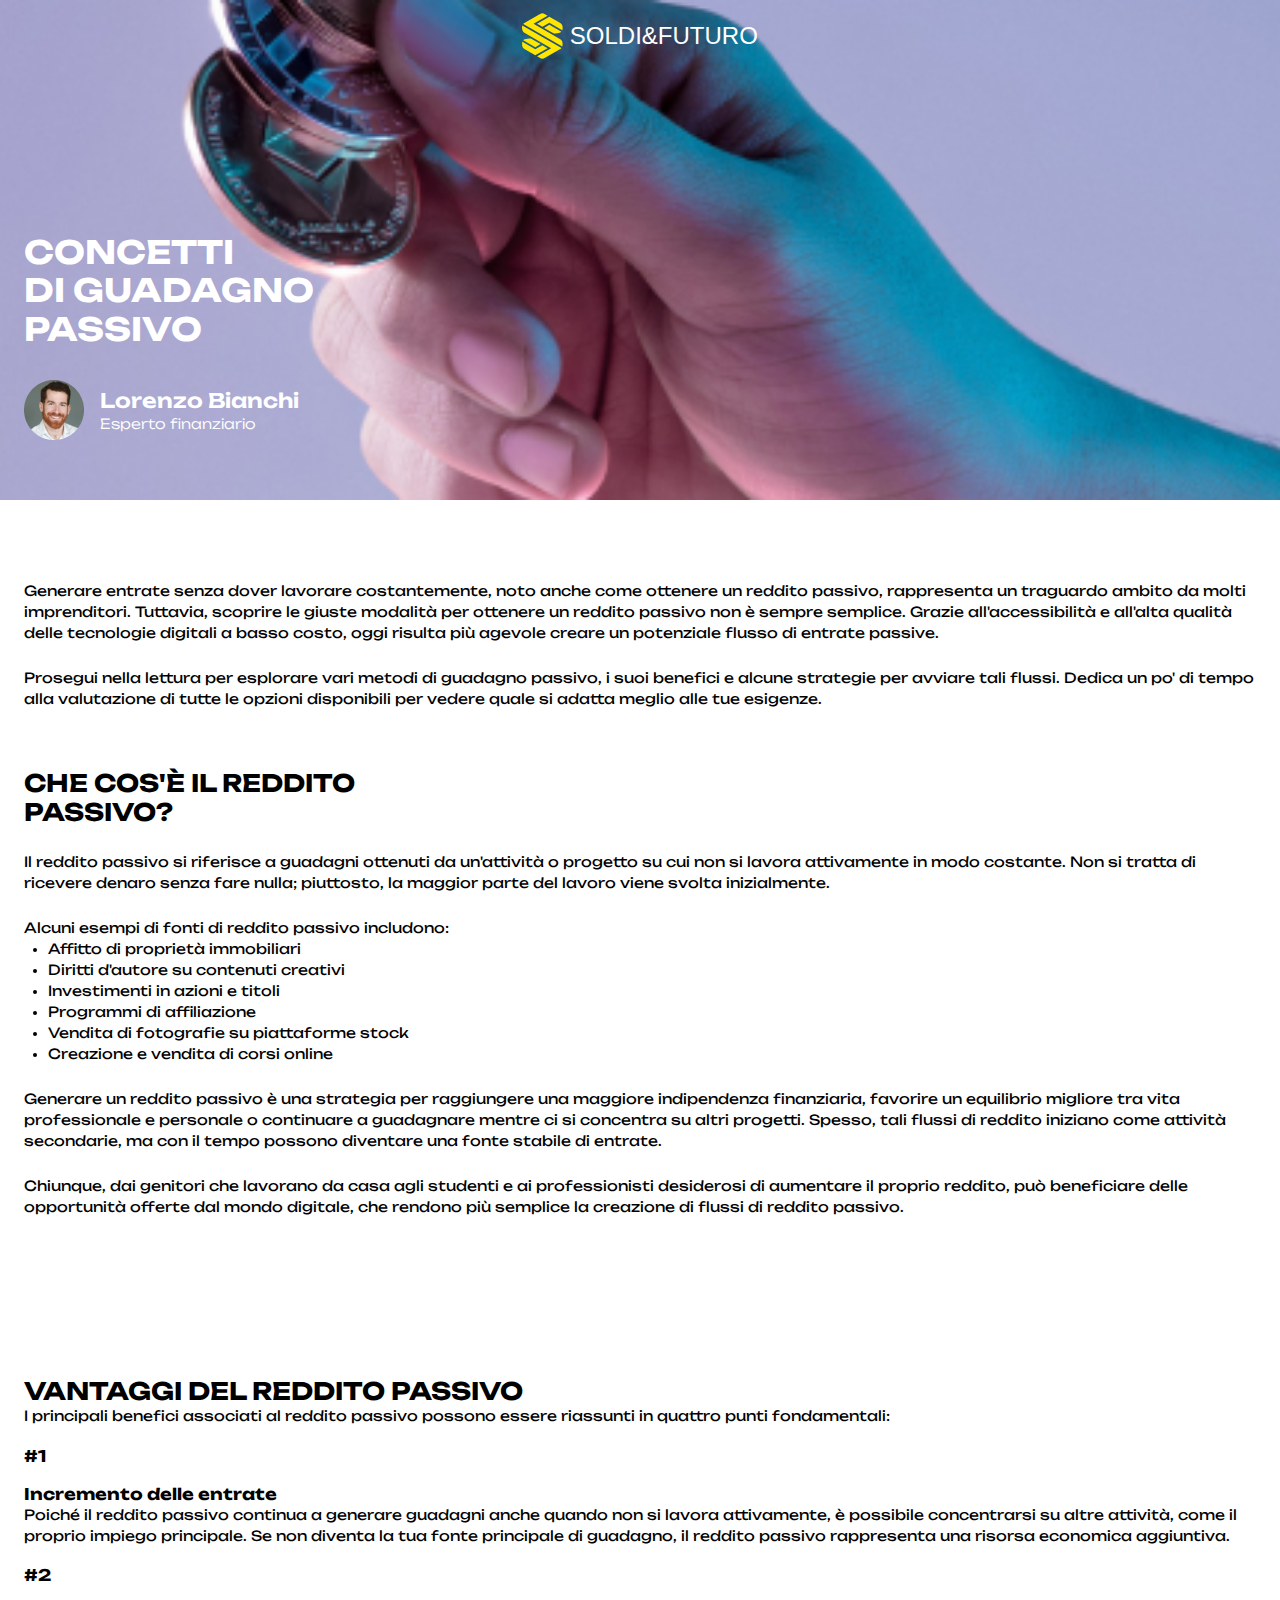
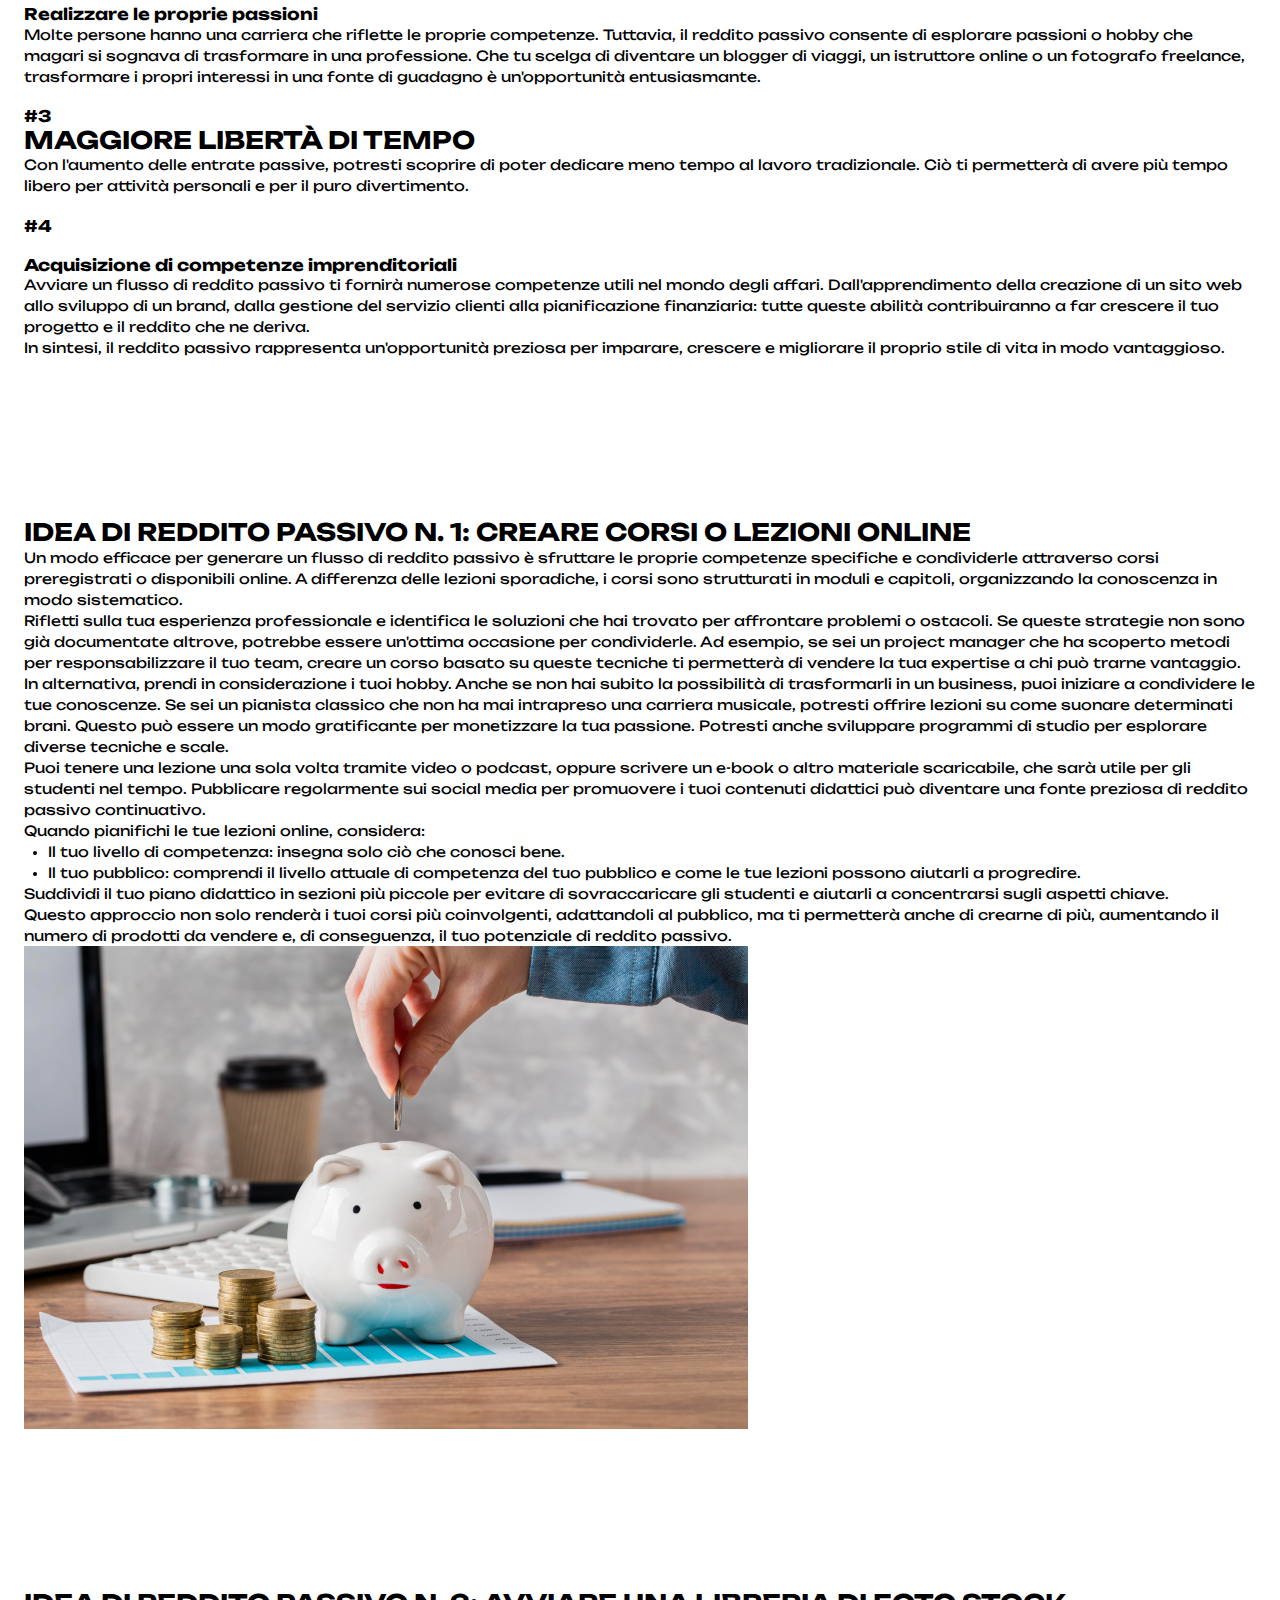
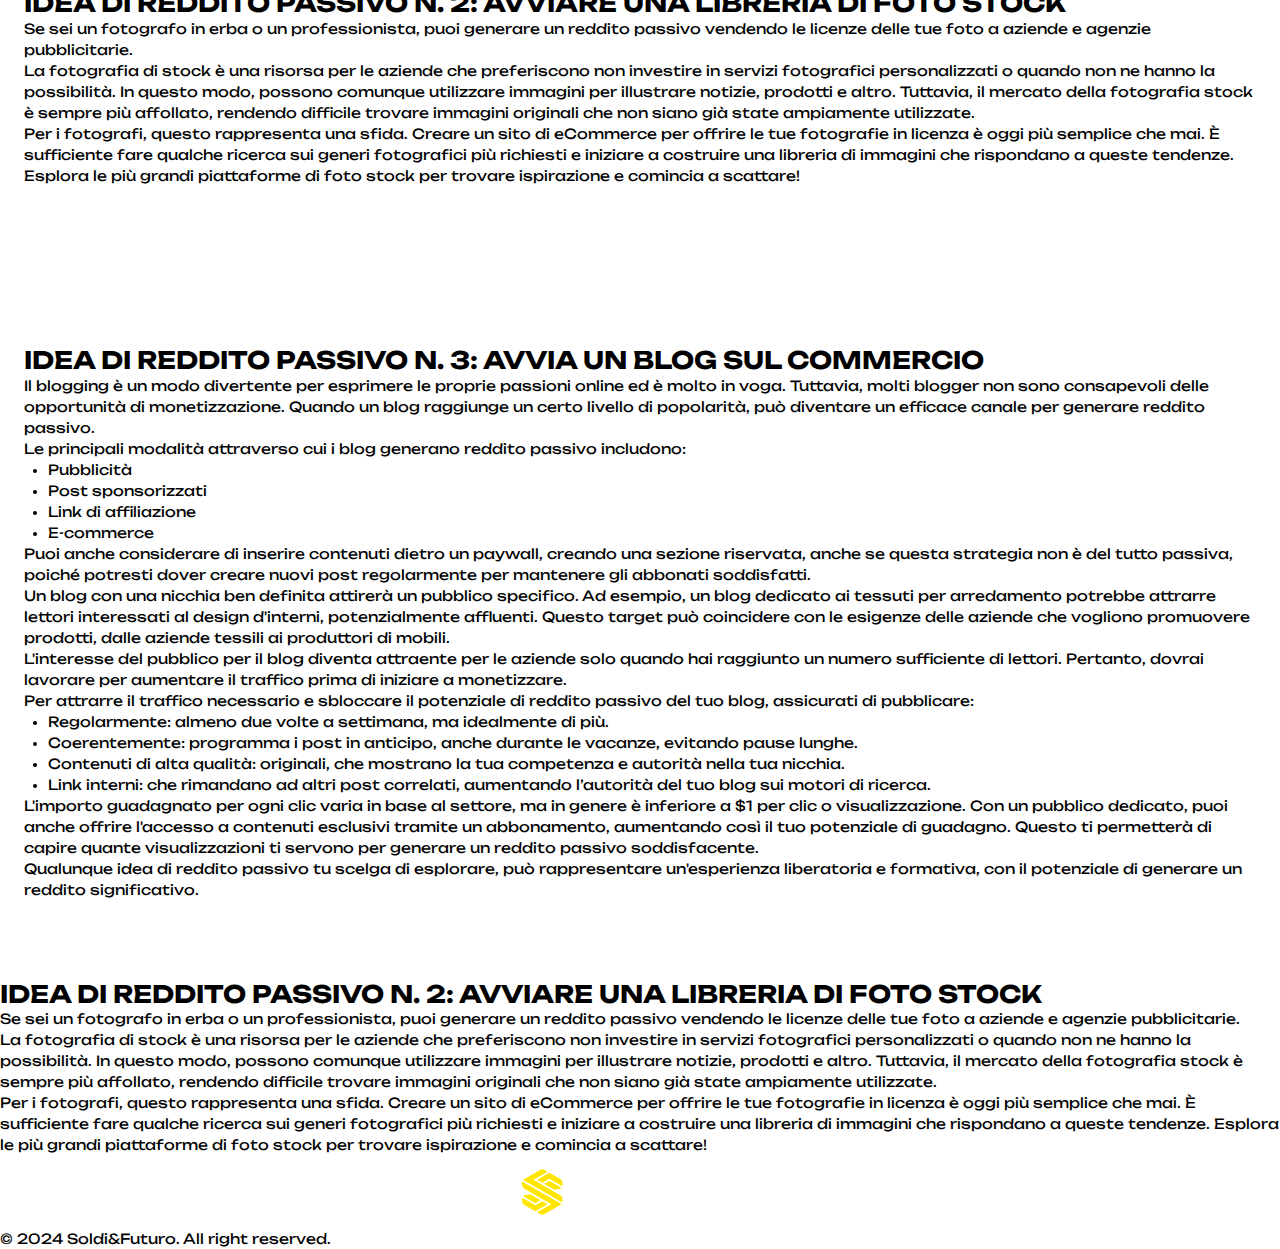
==== index.html @ 30c545cf "Add files via upload" ====
<!DOCTYPE html>
<html lang="it">

<head>
    <meta charset="UTF-8">
    <meta name="title" content="Soldi & Futuro - Strategie per Creare un Reddito Passivo">
    <meta name="description"
        content="Scopri come generare un reddito passivo e costruire la tua libertà finanziaria con i migliori consigli su investimenti, affiliazioni, immobili e molto altro.">
    <meta name="keywords"
        content="reddito passivo, guadagni automatici, investimenti, affiliazioni, immobili, finanza personale, libertà finanziaria, guadagnare online, business digitale, rendite passive">
    <meta name="author" content="Soldi & Futuro">
    <meta name="robots" content="index, follow">
    <meta name="language" content="it">
    <meta name="viewport" content="width=device-width, initial-scale=1.0">
    <meta property="og:title" content="Soldi & Futuro - Come Creare un Reddito Passivo e Garantirti un Futuro Sicuro">
    <meta property="og:description"
        content="Scopri tutte le opportunità per costruire un reddito passivo e pianificare il tuo futuro finanziario con Soldi & Futuro.">
    <meta property="og:type" content="website">
    <meta property="og:locale" content="it_IT">

    <link rel="icon" type="image/x-icon" href="./assets/images/favicon.ico" sizes="16x16 32x32">
    <title>Soldi & Futuro - Strategie per Creare un Reddito Passivo</title>
    <link rel="stylesheet" href="./css/reset.css">
    <link rel="stylesheet" href="./css/style.css">
</head>

<body>
    <header>
        <nav>
            <div class="logo-box">
                <img src="./assets/images/Logo.svg" alt="Logo">
                <h1>Soldi&Futuro</h1>
            </div>
            <ul class="menu">
                <li><a href="./terms.html">Termini e Condizioni</a></li>
                <li><a href="./information.html">Informativa sulla Privacy</a></li>
            </ul>
        </nav>
        <div class="hero">
            <h2 class="concetti">Concetti di&nbsp;guadagno passivo</h2>
            <div class="wrap">
                <img src="./assets/images/hero.png" alt="Lorenzo Bianchi">
                <div>
                    <h2>Lorenzo Bianchi</h2>
                    <p>Esperto finanziario</p>
                </div>
            </div>
        </div>
    </header>
    <main>
        <section class="generare-entrate section-wrap">
            <article>
                <div class="gap-p">
                    <p>Generare entrate senza dover lavorare costantemente, noto anche come ottenere un reddito passivo,
                        rappresenta un traguardo ambito da molti imprenditori. Tuttavia, scoprire le giuste modalità per
                        ottenere un reddito passivo non è sempre semplice. Grazie all'accessibilità e all'alta qualità
                        delle
                        tecnologie digitali a basso costo, oggi risulta più agevole creare un potenziale flusso di
                        entrate
                        passive.</p>
                    <p>Prosegui nella lettura per esplorare vari metodi di guadagno passivo, i suoi benefici e alcune strategie per avviare tali flussi. Dedica un po' di tempo alla valutazione di tutte le opzioni disponibili per vedere quale si adatta meglio alle tue esigenze.</p>
                </div>
                <div class="gap">
                    <h3>Che cos'è il&nbsp;reddito <br> passivo?</h3>
                    <p>Il reddito passivo si riferisce a guadagni ottenuti da un'attività o progetto su cui non si
                        lavora
                        attivamente in modo costante. Non si tratta di ricevere denaro senza fare nulla; piuttosto, la
                        maggior parte del lavoro viene svolta inizialmente.</p>
                    <div>
                        <p>Alcuni esempi di fonti di reddito passivo includono:
                        <ul>
                            <li>Affitto di proprietà immobiliari</li>
                            <li>Diritti d'autore su contenuti creativi</li>
                            <li>Investimenti in azioni e titoli</li>
                            <li>Programmi di affiliazione</li>
                            <li>Vendita di fotografie su piattaforme stock</li>
                            <li>Creazione e vendita di corsi online</li>
                        </ul>
                        </p>
                    </div>
                    <p>Generare un reddito passivo è una strategia per raggiungere una maggiore indipendenza
                        finanziaria,
                        favorire un equilibrio migliore tra vita professionale e personale o continuare a guadagnare
                        mentre
                        ci si concentra su altri progetti. Spesso, tali flussi di reddito iniziano come attività
                        secondarie,
                        ma con il tempo possono diventare una fonte stabile di entrate.</p>
                    <p>Chiunque, dai genitori che lavorano da casa agli studenti e ai professionisti desiderosi di
                        aumentare
                        il proprio reddito, può beneficiare delle opportunità offerte dal mondo digitale, che rendono
                        più
                        semplice la creazione di flussi di reddito passivo.</p>
                </div>
            </article>
            <div class="gold">
                <img src="./assets/images/gold-pork.png" alt="una foto di un salvadanaio">
                <div>
                    <p>Scarica il nostro workbook gratuito e inizia subito a creare il tuo piano d'azione per lanciare
                        la tua attività.</p>
                    <form action="#" method="POST">
                        <input type="email" name="email" placeholder="E-mail" required>
                        <button type="submit"><img src="./assets/images/right-arrow.svg" alt="freccia destra"></button>
                    </form>
                    <p>Fornendo il tuo indirizzo e-mail, dichiari di aver letto e compreso la nostra Informativa sulla
                        privacy e accetti di ricevere comunicazioni di marketing da parte di Soldi&Futuro.</p>
                </div>
            </div>
        </section>
        <section class="vantaggi section-wrap">
            <article>
                <h3>Vantaggi del reddito passivo</h3>
                <p>I principali benefici associati al reddito passivo possono essere riassunti in quattro punti
                    fondamentali:</p>
                <div>
                    <div>
                        <h4>#1</h4>
                    </div>
                    <h4>Incremento delle entrate</h4>
                </div>
                <p>Poiché il reddito passivo continua a generare guadagni anche quando non si lavora attivamente, è
                    possibile concentrarsi su altre attività, come il proprio impiego principale. Se non diventa la tua
                    fonte principale di guadagno, il reddito passivo rappresenta una risorsa economica aggiuntiva.</p>
                <div>
                    <div>
                        <h4>#2</h4>
                    </div>
                    <h4>Realizzare le proprie passioni</h4>
                </div>
                <p>Molte persone hanno una carriera che riflette le proprie competenze. Tuttavia, il reddito passivo
                    consente di esplorare passioni o hobby che magari si sognava di trasformare in una professione. Che
                    tu scelga di diventare un blogger di viaggi, un istruttore online o un fotografo freelance,
                    trasformare i propri interessi in una fonte di guadagno è un'opportunità entusiasmante.</p>
                <div>
                    <div>
                        <h4>#3</h4>
                    </div>
                    <h3>Maggiore libertà di tempo</h3>
                </div>
                <p>Con l'aumento delle entrate passive, potresti scoprire di poter dedicare meno tempo al lavoro
                    tradizionale. Ciò ti permetterà di avere più tempo libero per attività personali e per il puro
                    divertimento.</p>
                <div>
                    <div>
                        <h4>#4</h4>
                    </div>
                    <h4>Acquisizione di competenze imprenditoriali</h4>
                    <p>Avviare un flusso di reddito passivo ti fornirà numerose competenze utili nel mondo degli affari.
                        Dall'apprendimento della creazione di un sito web allo sviluppo di un brand, dalla gestione del
                        servizio clienti alla pianificazione finanziaria: tutte queste abilità contribuiranno a far
                        crescere il tuo progetto e il reddito che ne deriva.</p>
                    <p>In sintesi, il reddito passivo rappresenta un'opportunità preziosa per imparare, crescere e
                        migliorare il proprio stile di vita in modo vantaggioso.</p>
                </div>
            </article>
        </section>
        <section class="first-idea section-wrap">
            <article>
                <h3>Idea di reddito passivo n. 1: Creare corsi o lezioni online</h3>
                <p>Un modo efficace per generare un flusso di reddito passivo è sfruttare le proprie competenze
                    specifiche e condividerle attraverso corsi preregistrati o disponibili online. A differenza delle
                    lezioni sporadiche, i corsi sono strutturati in moduli e capitoli, organizzando la conoscenza in
                    modo sistematico.</p>
                <p>Rifletti sulla tua esperienza professionale e identifica le soluzioni che hai trovato per affrontare
                    problemi o ostacoli. Se queste strategie non sono già documentate altrove, potrebbe essere un'ottima
                    occasione per condividerle. Ad esempio, se sei un project manager che ha scoperto metodi per
                    responsabilizzare il tuo team, creare un corso basato su queste tecniche ti permetterà di vendere la
                    tua expertise a chi può trarne vantaggio.</p>
                <p>In alternativa, prendi in considerazione i tuoi hobby. Anche se non hai subito la possibilità di
                    trasformarli in un business, puoi iniziare a condividere le tue conoscenze. Se sei un pianista
                    classico che non ha mai intrapreso una carriera musicale, potresti offrire lezioni su come suonare
                    determinati brani. Questo può essere un modo gratificante per monetizzare la tua passione. Potresti
                    anche sviluppare programmi di studio per esplorare diverse tecniche e scale.</p>
                <p>Puoi tenere una lezione una sola volta tramite video o podcast, oppure scrivere un e-book o altro
                    materiale scaricabile, che sarà utile per gli studenti nel tempo. Pubblicare regolarmente sui social
                    media per promuovere i tuoi contenuti didattici può diventare una fonte preziosa di reddito passivo
                    continuativo.</p>
                <p>
                    Quando pianifichi le tue lezioni online, considera:
                <ul>
                    <li>Il tuo livello di competenza: insegna solo ciò che conosci bene.</li>
                    <li>Il tuo pubblico: comprendi il livello attuale di competenza del tuo pubblico e come le tue
                        lezioni possono aiutarli a progredire.</li>
                </ul>
                </p>
                <p>Suddividi il tuo piano didattico in sezioni più piccole per evitare di sovraccaricare gli studenti e
                    aiutarli a concentrarsi sugli aspetti chiave.</p>
                <p>Questo approccio non solo renderà i tuoi corsi più coinvolgenti, adattandoli al pubblico, ma ti
                    permetterà anche di crearne di più, aumentando il numero di prodotti da vendere e, di conseguenza,
                    il tuo potenziale di reddito passivo.</p>
                <img src="./assets/images/pork.png" alt="foto del salvadanaio">
            </article>
        </section>
        <section class="second-idea section-wrap">
            <article>
                <h3>Idea di reddito passivo n. 2: Avviare una libreria di foto stock</h3>
                <p>Se sei un fotografo in erba o un professionista, puoi generare un reddito passivo vendendo le licenze
                    delle tue foto a aziende e agenzie pubblicitarie.</p>
                <p>La fotografia di stock è una risorsa per le aziende che preferiscono non investire in servizi
                    fotografici personalizzati o quando non ne hanno la possibilità. In questo modo, possono comunque
                    utilizzare immagini per illustrare notizie, prodotti e altro. Tuttavia, il mercato della fotografia
                    stock è sempre più affollato, rendendo difficile trovare immagini originali che non siano già state
                    ampiamente utilizzate.</p>
                <p>Per i fotografi, questo rappresenta una sfida. Creare un sito di eCommerce per offrire le tue
                    fotografie in licenza è oggi più semplice che mai. È sufficiente fare qualche ricerca sui generi
                    fotografici più richiesti e iniziare a costruire una libreria di immagini che rispondano a queste
                    tendenze. Esplora le più grandi piattaforme di foto stock per trovare ispirazione e comincia a
                    scattare!</p>
            </article>
        </section>
        <section class="third-idea section-wrap">
            <article>
                <h3>Idea di reddito passivo n. 3: Avvia un blog sul commercio</h3>
                <p>Il blogging è un modo divertente per esprimere le proprie passioni online ed è molto in voga.
                    Tuttavia, molti blogger non sono consapevoli delle opportunità di monetizzazione. Quando un blog
                    raggiunge un certo livello di popolarità, può diventare un efficace canale per generare reddito
                    passivo.</p>
                <p>Le principali modalità attraverso cui i blog generano reddito passivo includono:
                <ul>
                    <li>Pubblicità</li>
                    <li>Post sponsorizzati</li>
                    <li>Link di affiliazione</li>
                    <li>E-commerce</li>
                </ul>
                </p>
                <p>Puoi anche considerare di inserire contenuti dietro un paywall, creando una sezione riservata, anche
                    se questa strategia non è del tutto passiva, poiché potresti dover creare nuovi post regolarmente
                    per mantenere gli abbonati soddisfatti.</p>
                <p>Un blog con una nicchia ben definita attirerà un pubblico specifico. Ad esempio, un blog dedicato ai
                    tessuti per arredamento potrebbe attrarre lettori interessati al design d'interni, potenzialmente
                    affluenti. Questo target può coincidere con le esigenze delle aziende che vogliono promuovere
                    prodotti, dalle aziende tessili ai produttori di mobili.</p>
                <p>L'interesse del pubblico per il blog diventa attraente per le aziende solo quando hai raggiunto un
                    numero sufficiente di lettori. Pertanto, dovrai lavorare per aumentare il traffico prima di iniziare
                    a monetizzare.</p>
                <p>Per attrarre il traffico necessario e sbloccare il potenziale di reddito passivo del tuo blog,
                    assicurati di pubblicare:
                <ul>
                    <li>Regolarmente: almeno due volte a settimana, ma idealmente di più.</li>
                    <li>Coerentemente: programma i post in anticipo, anche durante le vacanze, evitando pause lunghe.
                    </li>
                    <li>Contenuti di alta qualità: originali, che mostrano la tua competenza e autorità nella tua
                        nicchia.</li>
                    <li>Link interni: che rimandano ad altri post correlati, aumentando l’autorità del tuo blog sui
                        motori di ricerca.</li>
                </ul>
                </p>
                <p>L'importo guadagnato per ogni clic varia in base al settore, ma in genere è inferiore a $1 per clic o
                    visualizzazione. Con un pubblico dedicato, puoi anche offrire l'accesso a contenuti esclusivi
                    tramite un abbonamento, aumentando così il tuo potenziale di guadagno. Questo ti permetterà di
                    capire quante visualizzazioni ti servono per generare un reddito passivo soddisfacente.</p>
                <p>Qualunque idea di reddito passivo tu scelga di esplorare, può rappresentare un'esperienza liberatoria
                    e formativa, con il potenziale di generare un reddito significativo.</p>
            </article>
        </section>
        <section class="fourth-idea ">
            <article>
                <h3>Idea di reddito passivo n. 2: Avviare una libreria di foto stock</h3>
                <p>Se sei un fotografo in erba o un professionista, puoi generare un reddito passivo vendendo le licenze
                    delle tue foto a aziende e agenzie pubblicitarie.</p>
                <p>La fotografia di stock è una risorsa per le aziende che preferiscono non investire in servizi
                    fotografici personalizzati o quando non ne hanno la possibilità. In questo modo, possono comunque
                    utilizzare immagini per illustrare notizie, prodotti e altro. Tuttavia, il mercato della fotografia
                    stock è sempre più affollato, rendendo difficile trovare immagini originali che non siano già state
                    ampiamente utilizzate.</p>
                <p>Per i fotografi, questo rappresenta una sfida. Creare un sito di eCommerce per offrire le tue
                    fotografie in licenza è oggi più semplice che mai. È sufficiente fare qualche ricerca sui generi
                    fotografici più richiesti e iniziare a costruire una libreria di immagini che rispondano a queste
                    tendenze. Esplora le più grandi piattaforme di foto stock per trovare ispirazione e comincia a
                    scattare!</p>
            </article>
        </section>
    </main>
    <footer>
        <div class="logo-box">
            <img src="./assets/images/Logo.svg" alt="Logo">
            <h1>Soldi&Futuro</h1>
        </div>
        <ul class="menu">
            <li><a href="./terms.html">Termini e Condizioni</a></li>
            <li><a href="./information.html">Informativa sulla Privacy</a></li>
        </ul>
        <p>&copy; 2024 Soldi&Futuro. All right reserved.</p>
    </footer>
</body>

</html>
---- css/style.css ----
@font-face {
    font-family: 'Unbounded';
    src: url('../assets/fonts/Unbounded-VariableFont_wght.ttf') format('truetype-variations');
    font-weight: 100 900;
}

body {
    font-family: "Unbounded", sans-serif;
    font-style: normal;
}

header {
    /* height: 528px; */
    background-image: url(../assets/images/hand-m.png);
    background-size: cover;
    background-position: center;
    background-repeat: no-repeat;
}

.menu {
    display: none;
}

.logo-box {
    display: flex;
    justify-content: center;
    align-items: center;
    padding: 13.35px 0;
    gap: 6.65px;
}

.hero {
    width: 100%;
    padding: 160px 46px 60px 24px;

}


h1 {
    font-family: sans-serif;
    font-style: normal;
    font-weight: 400;
    font-size: 1.5rem;
    line-height: 1.33;
    text-transform: uppercase;
    color: #FFFFFF;
}

.concetti {
    max-width: 360px;
    font-weight: 700;
    /* Galaxy S8 '2.5'*/
    font-size: 2rem; 
    line-height: 120%;
    text-transform: uppercase;
    color: #FFFFFF;
    margin-bottom: 32px;
}

p,
ul {
    font-weight: 400;
    font-size: 14px;
    line-height: 150%;
    color: #000000;
}

ul {
    list-style-type: disc;
    margin-left: 24px;
}

ul li::marker {
    font-size: 12px;
}

.wrap {
    display: flex;
    gap: 16px;
    align-items: center;
}

.wrap h2 {
    font-weight: 600;
    font-size: 1.25rem;
    line-height: 1.25;
    color: #FFFFFF;
    margin-bottom: 4px;
}

.wrap p {
    font-weight: 300;
    font-size: 0.875rem;
    line-height: 1.0625;
    color: #FFFFFF;
}

.gold {
    display: none;
}

.section-wrap {
    padding: 80px 24px;
}

.gap-p {
    display: flex;
    flex-direction: column;
    gap: 24px;
    margin-bottom: 60px;
}

.gap {
    display: flex;
    flex-direction: column;
    gap: 24px;
}

h3 {
    font-weight: 700;
    font-size: 1.5rem;
    line-height: 120%;
    text-transform: uppercase;
    color: #000000;
}
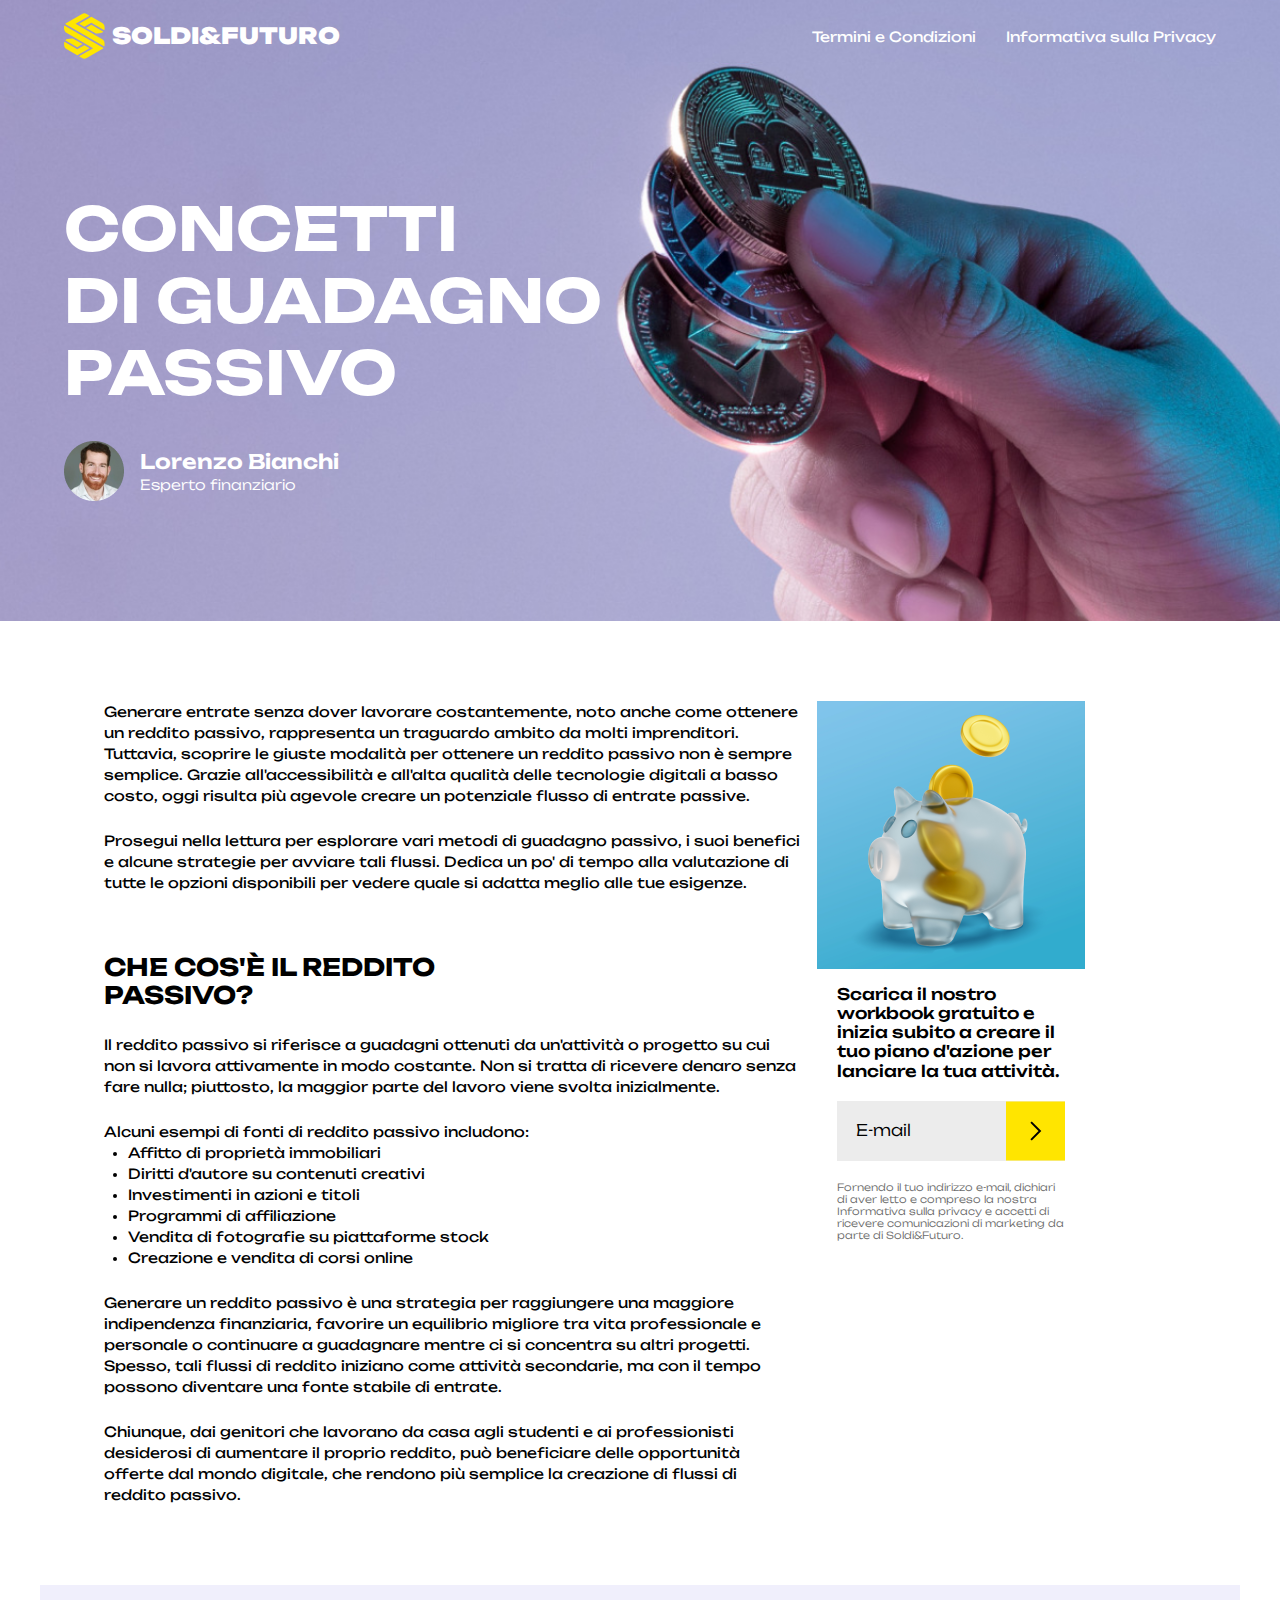
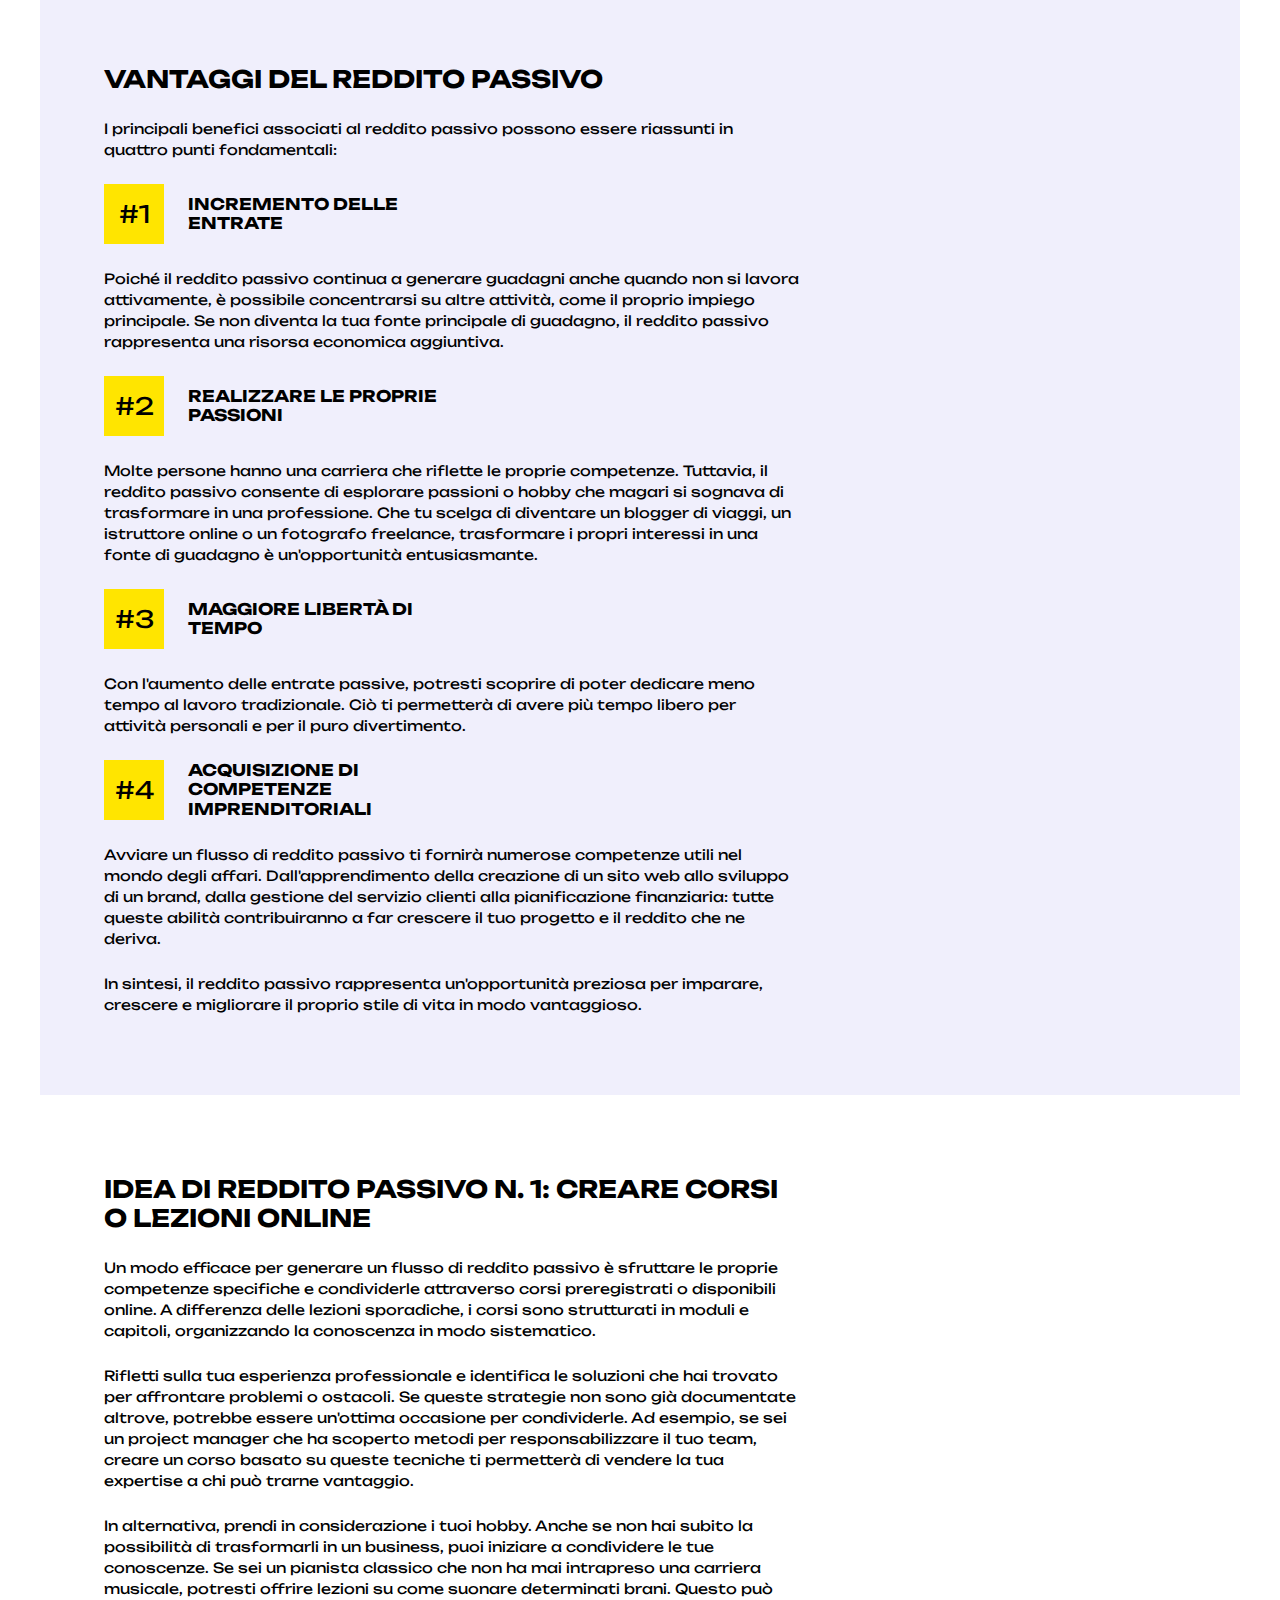
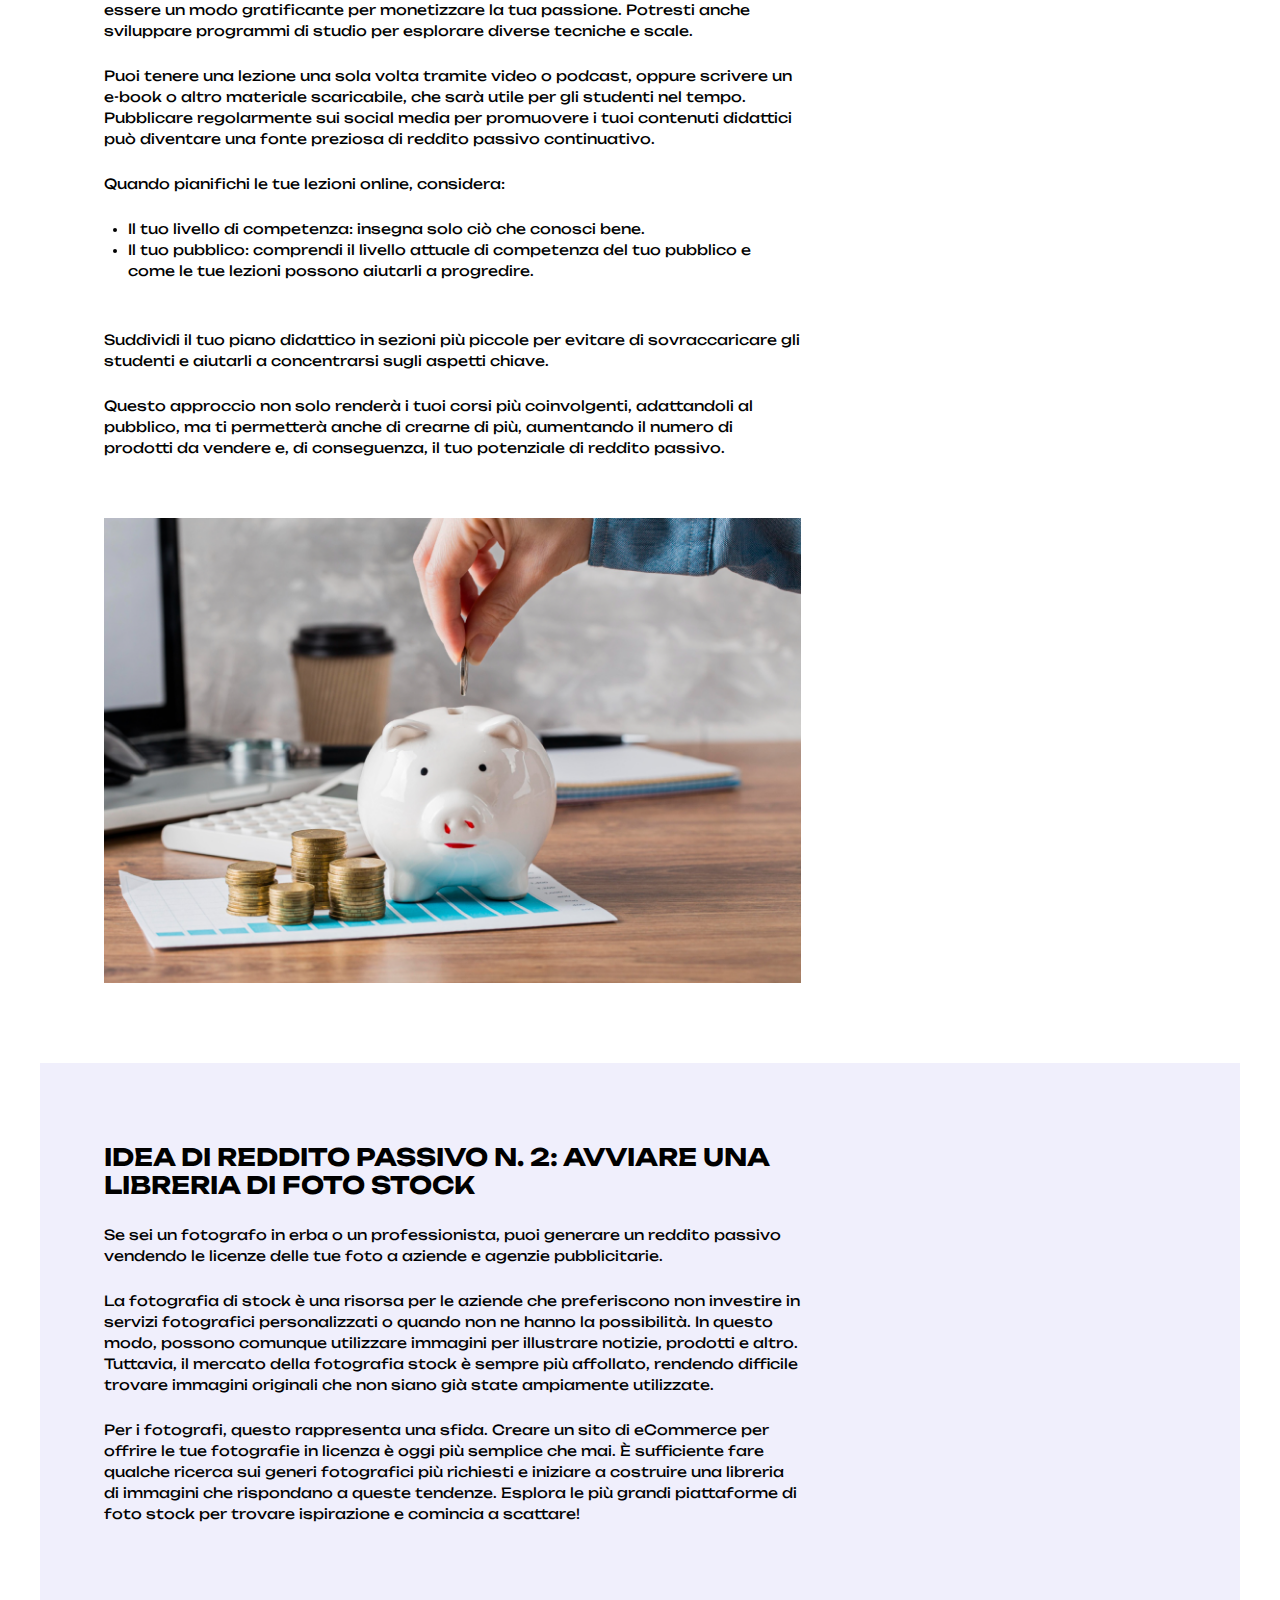
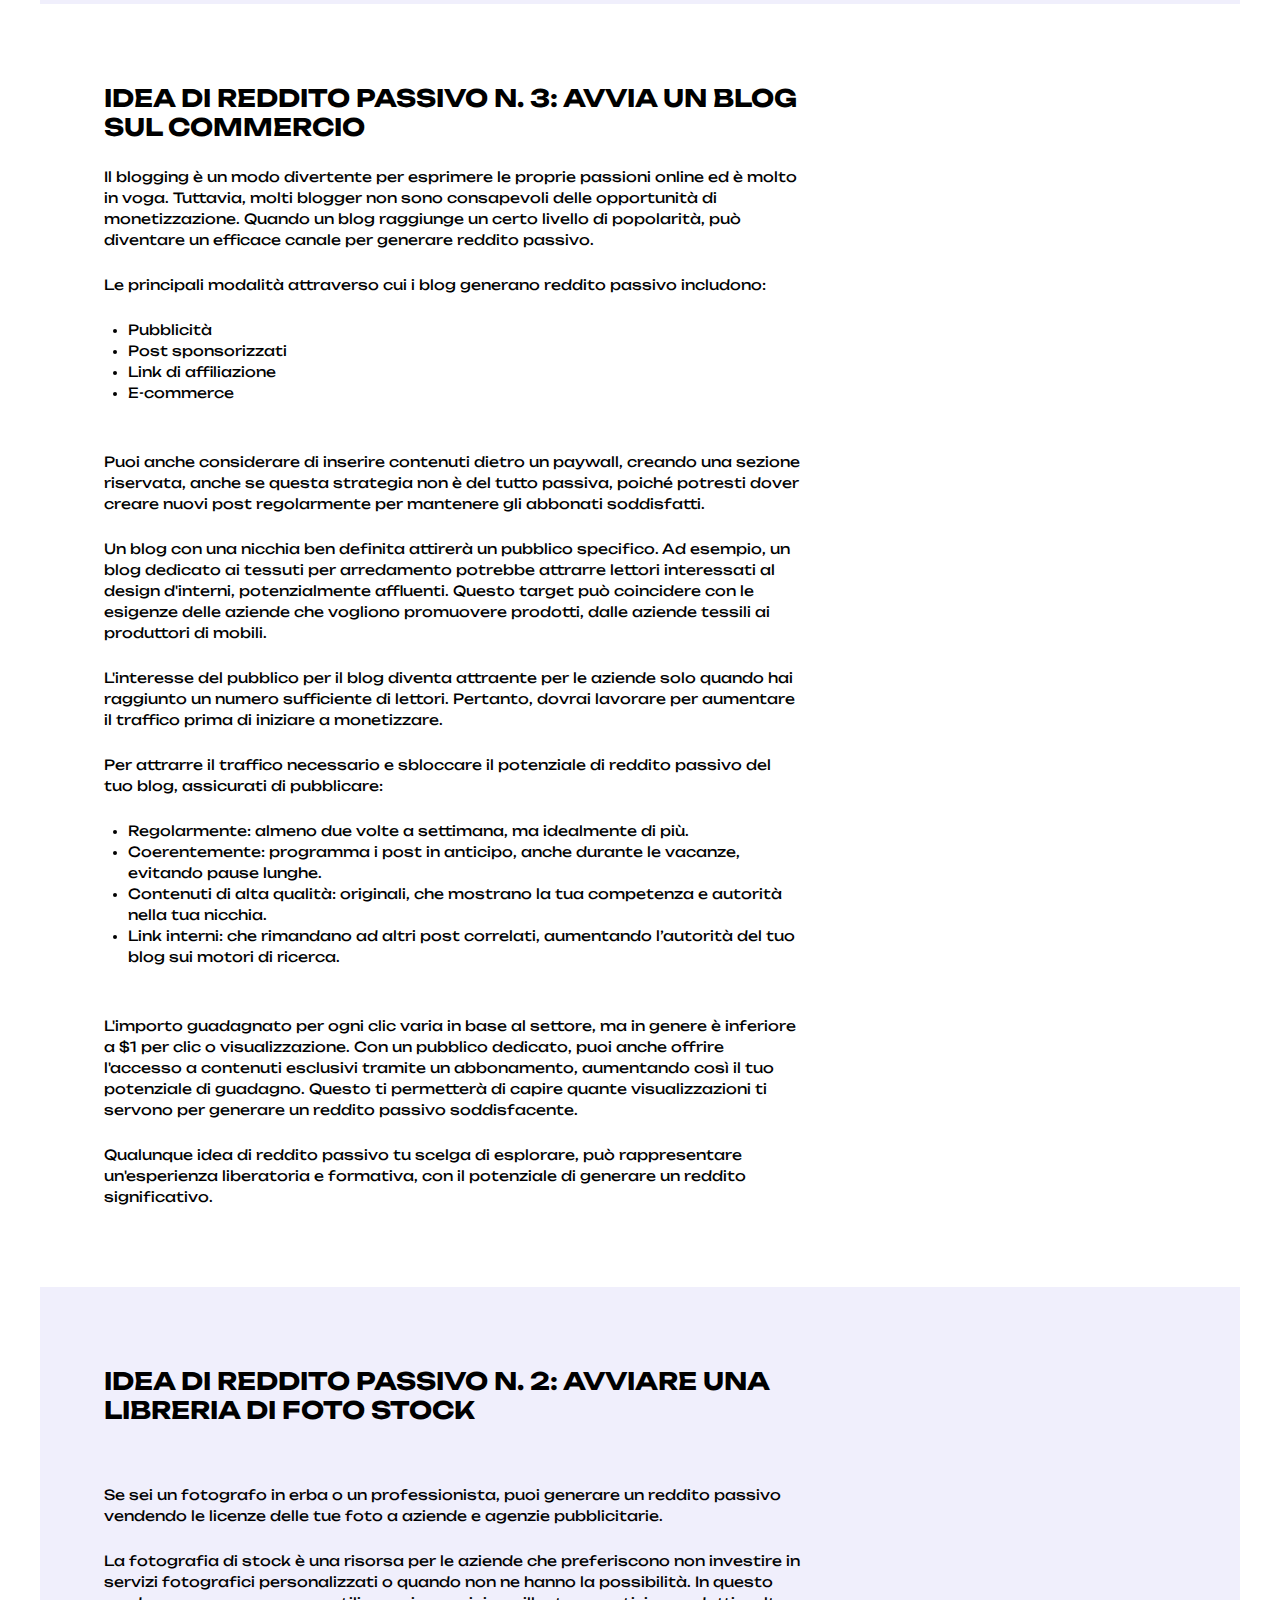
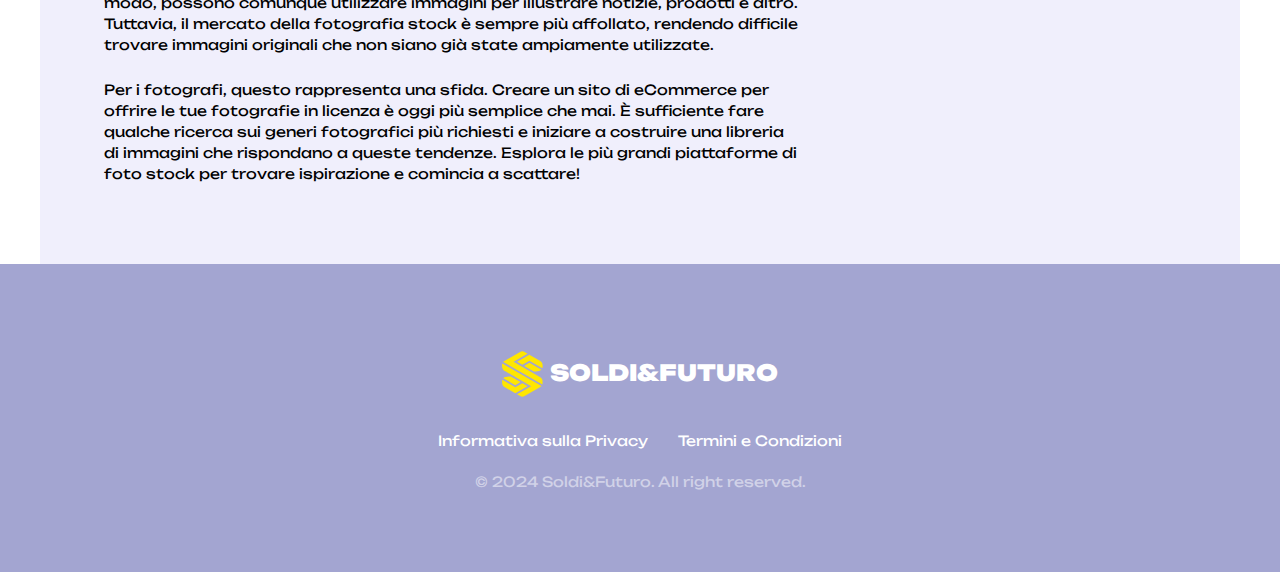
==== commit 14122048: "add" ====
--- a/index.html
+++ b/index.html
@@ -29,7 +29,7 @@
         <nav>
             <div class="logo-box">
                 <img src="./assets/images/Logo.svg" alt="Logo">
-                <h1>Soldi&Futuro</h1>
+                <h1 class="oswald">Soldi&Futuro</h1>
             </div>
             <ul class="menu">
                 <li><a href="./terms.html">Termini e Condizioni</a></li>
@@ -58,7 +58,9 @@
                         tecnologie digitali a basso costo, oggi risulta più agevole creare un potenziale flusso di
                         entrate
                         passive.</p>
-                    <p>Prosegui nella lettura per esplorare vari metodi di guadagno passivo, i suoi benefici e alcune strategie per avviare tali flussi. Dedica un po' di tempo alla valutazione di tutte le opzioni disponibili per vedere quale si adatta meglio alle tue esigenze.</p>
+                    <p>Prosegui nella lettura per esplorare vari metodi di guadagno passivo, i suoi benefici e alcune
+                        strategie per avviare tali flussi. Dedica un po' di tempo alla valutazione di tutte le opzioni
+                        disponibili per vedere quale si adatta meglio alle tue esigenze.</p>
                 </div>
                 <div class="gap">
                     <h3>Che cos'è il&nbsp;reddito <br> passivo?</h3>
@@ -94,67 +96,60 @@
             </article>
             <div class="gold">
                 <img src="./assets/images/gold-pork.png" alt="una foto di un salvadanaio">
-                <div>
-                    <p>Scarica il nostro workbook gratuito e inizia subito a creare il tuo piano d'azione per lanciare
+                <div class="g-cover">
+                    <p class="sca">Scarica il nostro workbook gratuito e inizia subito a creare il tuo piano d'azione per lanciare
                         la tua attività.</p>
-                    <form action="#" method="POST">
-                        <input type="email" name="email" placeholder="E-mail" required>
-                        <button type="submit"><img src="./assets/images/right-arrow.svg" alt="freccia destra"></button>
-                    </form>
-                    <p>Fornendo il tuo indirizzo e-mail, dichiari di aver letto e compreso la nostra Informativa sulla
+                        <form action="#" method="POST">
+                            <input type="email" name="email" placeholder="E-mail" required>
+                            <button type="submit"><img src="./assets/images/right-arrow.svg" alt="freccia destra"></button>
+                        </form>
+                    <p class="for">Fornendo il tuo indirizzo e-mail, dichiari di aver letto e compreso la nostra Informativa sulla
                         privacy e accetti di ricevere comunicazioni di marketing da parte di Soldi&Futuro.</p>
                 </div>
             </div>
         </section>
-        <section class="vantaggi section-wrap">
-            <article>
+        <section class="vantaggi section-wrap bg-g">
+            <article class="gap">
                 <h3>Vantaggi del reddito passivo</h3>
                 <p>I principali benefici associati al reddito passivo possono essere riassunti in quattro punti
                     fondamentali:</p>
-                <div>
-                    <div>
-                        <h4>#1</h4>
-                    </div>
+                <div class="align-g">
+                    <div class="box"><h4 class="yellow">#1</h4></div>
                     <h4>Incremento delle entrate</h4>
                 </div>
                 <p>Poiché il reddito passivo continua a generare guadagni anche quando non si lavora attivamente, è
                     possibile concentrarsi su altre attività, come il proprio impiego principale. Se non diventa la tua
                     fonte principale di guadagno, il reddito passivo rappresenta una risorsa economica aggiuntiva.</p>
-                <div>
-                    <div>
-                        <h4>#2</h4>
-                    </div>
+                <div class="align-g">
+                    <div class="box"><h4 class="yellow">#2</h4></div>
                     <h4>Realizzare le proprie passioni</h4>
                 </div>
                 <p>Molte persone hanno una carriera che riflette le proprie competenze. Tuttavia, il reddito passivo
                     consente di esplorare passioni o hobby che magari si sognava di trasformare in una professione. Che
                     tu scelga di diventare un blogger di viaggi, un istruttore online o un fotografo freelance,
                     trasformare i propri interessi in una fonte di guadagno è un'opportunità entusiasmante.</p>
-                <div>
-                    <div>
-                        <h4>#3</h4>
-                    </div>
-                    <h3>Maggiore libertà di tempo</h3>
+                <div class="align-g">
+                    <div class="box"><h4 class="yellow">#3</h4></div>
+                    <h4>Maggiore libertà di tempo</h4>
                 </div>
                 <p>Con l'aumento delle entrate passive, potresti scoprire di poter dedicare meno tempo al lavoro
                     tradizionale. Ciò ti permetterà di avere più tempo libero per attività personali e per il puro
                     divertimento.</p>
-                <div>
-                    <div>
-                        <h4>#4</h4>
-                    </div>
+                <div class="align-g">
+                    <div class="box"><h4 class="yellow">#4</h4></div>
                     <h4>Acquisizione di competenze imprenditoriali</h4>
-                    <p>Avviare un flusso di reddito passivo ti fornirà numerose competenze utili nel mondo degli affari.
-                        Dall'apprendimento della creazione di un sito web allo sviluppo di un brand, dalla gestione del
-                        servizio clienti alla pianificazione finanziaria: tutte queste abilità contribuiranno a far
-                        crescere il tuo progetto e il reddito che ne deriva.</p>
-                    <p>In sintesi, il reddito passivo rappresenta un'opportunità preziosa per imparare, crescere e
-                        migliorare il proprio stile di vita in modo vantaggioso.</p>
+                </div>
+                <p>Avviare un flusso di reddito passivo ti fornirà numerose competenze utili nel mondo degli affari.
+                    Dall'apprendimento della creazione di un sito web allo sviluppo di un brand, dalla gestione del
+                    servizio clienti alla pianificazione finanziaria: tutte queste abilità contribuiranno a far
+                    crescere il tuo progetto e il reddito che ne deriva.</p>
+                <p>In sintesi, il reddito passivo rappresenta un'opportunità preziosa per imparare, crescere e
+                    migliorare il proprio stile di vita in modo vantaggioso.</p>
                 </div>
             </article>
         </section>
         <section class="first-idea section-wrap">
-            <article>
+            <article class="gap">
                 <h3>Idea di reddito passivo n. 1: Creare corsi o lezioni online</h3>
                 <p>Un modo efficace per generare un flusso di reddito passivo è sfruttare le proprie competenze
                     specifiche e condividerle attraverso corsi preregistrati o disponibili online. A differenza delle
@@ -187,11 +182,11 @@
                 <p>Questo approccio non solo renderà i tuoi corsi più coinvolgenti, adattandoli al pubblico, ma ti
                     permetterà anche di crearne di più, aumentando il numero di prodotti da vendere e, di conseguenza,
                     il tuo potenziale di reddito passivo.</p>
-                <img src="./assets/images/pork.png" alt="foto del salvadanaio">
-            </article>
-        </section>
-        <section class="second-idea section-wrap">
-            <article>
+                <img src="./assets/images/pork.png" alt="foto del salvadanaio" class="img-mt" />
+            </article>
+        </section>
+        <section class="second-idea section-wrap bg-g">
+            <article class="gap">
                 <h3>Idea di reddito passivo n. 2: Avviare una libreria di foto stock</h3>
                 <p>Se sei un fotografo in erba o un professionista, puoi generare un reddito passivo vendendo le licenze
                     delle tue foto a aziende e agenzie pubblicitarie.</p>
@@ -208,7 +203,7 @@
             </article>
         </section>
         <section class="third-idea section-wrap">
-            <article>
+            <article class="gap">
                 <h3>Idea di reddito passivo n. 3: Avvia un blog sul commercio</h3>
                 <p>Il blogging è un modo divertente per esprimere le proprie passioni online ed è molto in voga.
                     Tuttavia, molti blogger non sono consapevoli delle opportunità di monetizzazione. Quando un blog
@@ -252,10 +247,10 @@
                     e formativa, con il potenziale di generare un reddito significativo.</p>
             </article>
         </section>
-        <section class="fourth-idea ">
-            <article>
+        <section class="fourth-idea section-wrap bg-g">
+            <article class="gap">
                 <h3>Idea di reddito passivo n. 2: Avviare una libreria di foto stock</h3>
-                <p>Se sei un fotografo in erba o un professionista, puoi generare un reddito passivo vendendo le licenze
+                <p class="img-mt">Se sei un fotografo in erba o un professionista, puoi generare un reddito passivo vendendo le licenze
                     delle tue foto a aziende e agenzie pubblicitarie.</p>
                 <p>La fotografia di stock è una risorsa per le aziende che preferiscono non investire in servizi
                     fotografici personalizzati o quando non ne hanno la possibilità. In questo modo, possono comunque
@@ -273,13 +268,13 @@
     <footer>
         <div class="logo-box">
             <img src="./assets/images/Logo.svg" alt="Logo">
-            <h1>Soldi&Futuro</h1>
+            <h2 class="oswald">Soldi&Futuro</h2>
         </div>
-        <ul class="menu">
+        <ul class="list">
             <li><a href="./terms.html">Termini e Condizioni</a></li>
             <li><a href="./information.html">Informativa sulla Privacy</a></li>
         </ul>
-        <p>&copy; 2024 Soldi&Futuro. All right reserved.</p>
+        <p class="copy">&copy; 2024 Soldi&Futuro. All right reserved.</p>
     </footer>
 </body>
 
--- a/css/style.css
+++ b/css/style.css
@@ -9,8 +9,12 @@
     font-style: normal;
 }
 
+main {
+    max-width: 1200px;
+    margin: 0 auto;
+}
+
 header {
-    /* height: 528px; */
     background-image: url(../assets/images/hand-m.png);
     background-size: cover;
     background-position: center;
@@ -35,22 +39,10 @@
 
 }
 
-
-h1 {
-    font-family: sans-serif;
-    font-style: normal;
-    font-weight: 400;
-    font-size: 1.5rem;
-    line-height: 1.33;
-    text-transform: uppercase;
-    color: #FFFFFF;
-}
-
 .concetti {
     max-width: 360px;
     font-weight: 700;
-    /* Galaxy S8 '2.5'*/
-    font-size: 2rem; 
+    font-size: 2rem;
     line-height: 120%;
     text-transform: uppercase;
     color: #FFFFFF;
@@ -60,7 +52,7 @@
 p,
 ul {
     font-weight: 400;
-    font-size: 14px;
+    font-size: 0.875rem;
     line-height: 150%;
     color: #000000;
 }
@@ -106,6 +98,7 @@
 .gap-p {
     display: flex;
     flex-direction: column;
+    align-items: flex-start;
     gap: 24px;
     margin-bottom: 60px;
 }
@@ -113,7 +106,9 @@
 .gap {
     display: flex;
     flex-direction: column;
+    align-items: flex-start;
     gap: 24px;
+    align-items: flex-start;
 }
 
 h3 {
@@ -122,4 +117,184 @@
     line-height: 120%;
     text-transform: uppercase;
     color: #000000;
+}
+
+.bg-g {
+    background-color: #F0EFFC;
+}
+
+h4 {
+    max-width: 298px;
+    font-weight: 700;
+    font-size: 1rem;
+    line-height: 120%;
+    text-transform: uppercase;
+    color: #000000;
+    margin-block-start: 0;
+}
+
+.yellow {
+    width: 60px;
+    height: 60px;
+    background-color: #FFE500;
+
+    font-weight: 400;
+    font-size: 1.5rem;
+    line-height: 120%;
+    text-transform: uppercase;
+    display: flex;
+    justify-content: center;
+    align-items: center;
+}
+
+.align-g {
+    display: flex;
+    gap: 24px;
+    align-items: center;
+}
+
+.img-mt {
+    margin-top: 36px;
+}
+
+footer {
+    background: #A3A5D1;
+    padding: 73px 12px 80px 12px;
+}
+
+.list {
+    color: #FFFFFF;
+    list-style-type: none;
+    display: flex;
+    flex-direction: row-reverse;
+    justify-content: center;
+    margin-left: 0;
+    gap: 30px;
+    margin-top: 20px;
+}
+
+.copy {
+    color: #FFFFFF;
+    text-align: center;
+    margin-top: 20px;
+    opacity: 0.5;
+}
+
+.oswald {
+    font-weight: 900;
+    font-size: 1.4rem;
+    line-height: 1;
+    text-transform: uppercase;
+    color: #FFFFFF;
+}
+ 
+input[type="email"] {
+    background-color: #ECECEC;
+    width: 75%;
+    border: none;
+    padding: 16px 19px;
+    font-weight: 300;
+    outline: none;
+}
+
+input::placeholder {
+    color: #000000
+  }
+
+button {
+    padding: 0;
+    border: none;
+    cursor: pointer;
+}
+
+button img {
+    width: 60px;
+    height: 60px;
+}
+
+@media screen and (min-width: 25rem) {
+    .concetti {
+        font-size: 2.5rem;
+    }
+}
+
+@media screen and (min-width: 48rem) {
+    header {
+        background-image: url(../assets/images/hand.png);
+    }
+    
+    nav {
+        display: flex;
+        justify-content: space-between;
+        align-items: center;
+        margin: 0 24px;
+    }
+    
+    .concetti {
+        font-size: 3.75rem;
+    }
+
+    .menu {
+        color: #FFFFFF;
+        display: flex;
+        list-style: none;
+        justify-content: center;
+        gap: 30px;
+    }
+    
+    .g-cover {
+        max-width: 268px;
+        padding: 16px 20px;
+    }
+    
+    form {
+        display: flex;
+    }
+    
+    .generare-entrate {
+        display: flex;
+        gap: 16px;
+    }
+    
+}
+
+@media screen and (min-width: 68rem) {
+
+    nav {
+        margin: 0 64px;
+    }
+
+    .hero {
+        padding: 120px 64px;
+    }
+        
+    .sca {
+        font-weight: 500;
+        font-size: 1rem;
+        line-height: 120%;
+        color: #000000;
+        padding-bottom: 20px;
+    }
+    
+    .for {
+        font-weight: 300;
+        font-size: 0.625rem;
+        line-height: 120%;
+        opacity: 0.6;
+        padding-top: 20px;
+    }
+
+    article {
+        width: 65%;
+    }
+
+    .gold {
+        width: 25%;
+        display: block;
+    }
+
+    .section-wrap {
+        padding: 80px 64px;
+        text-align: start;
+    }
 }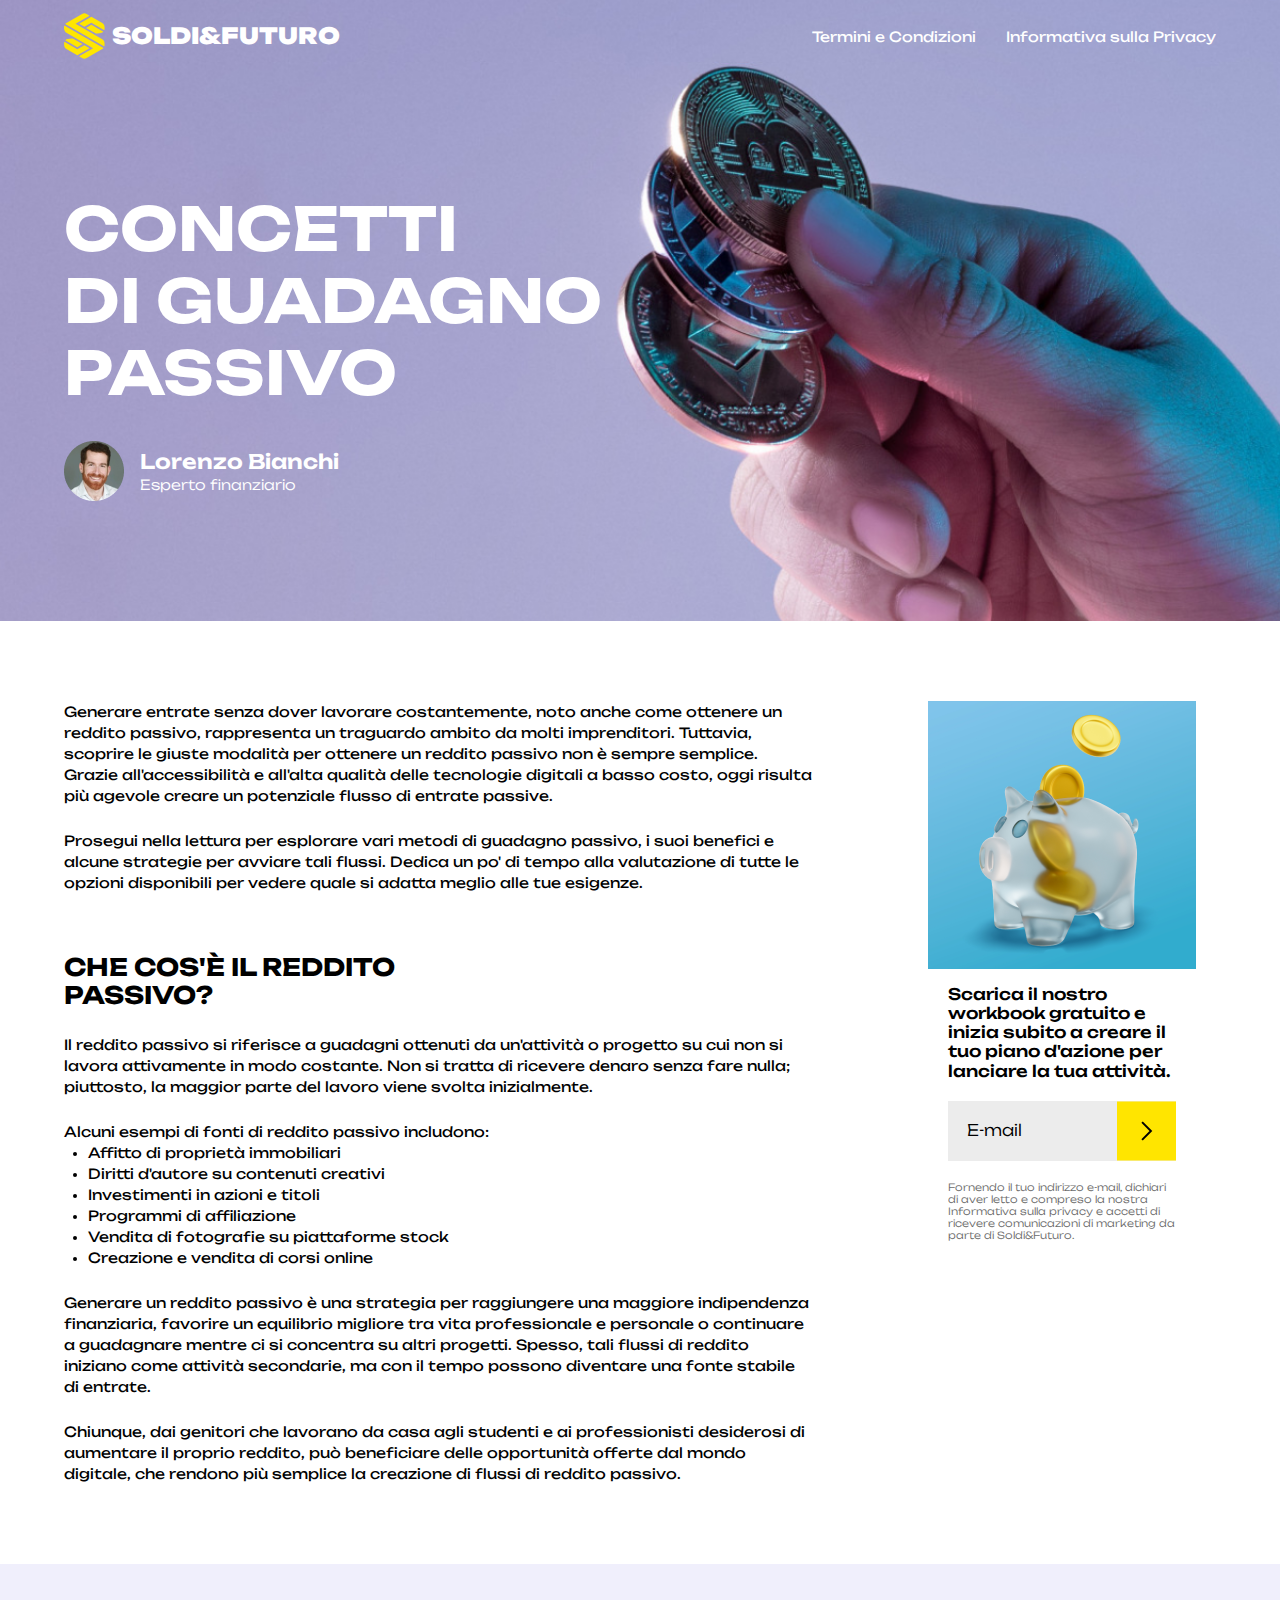
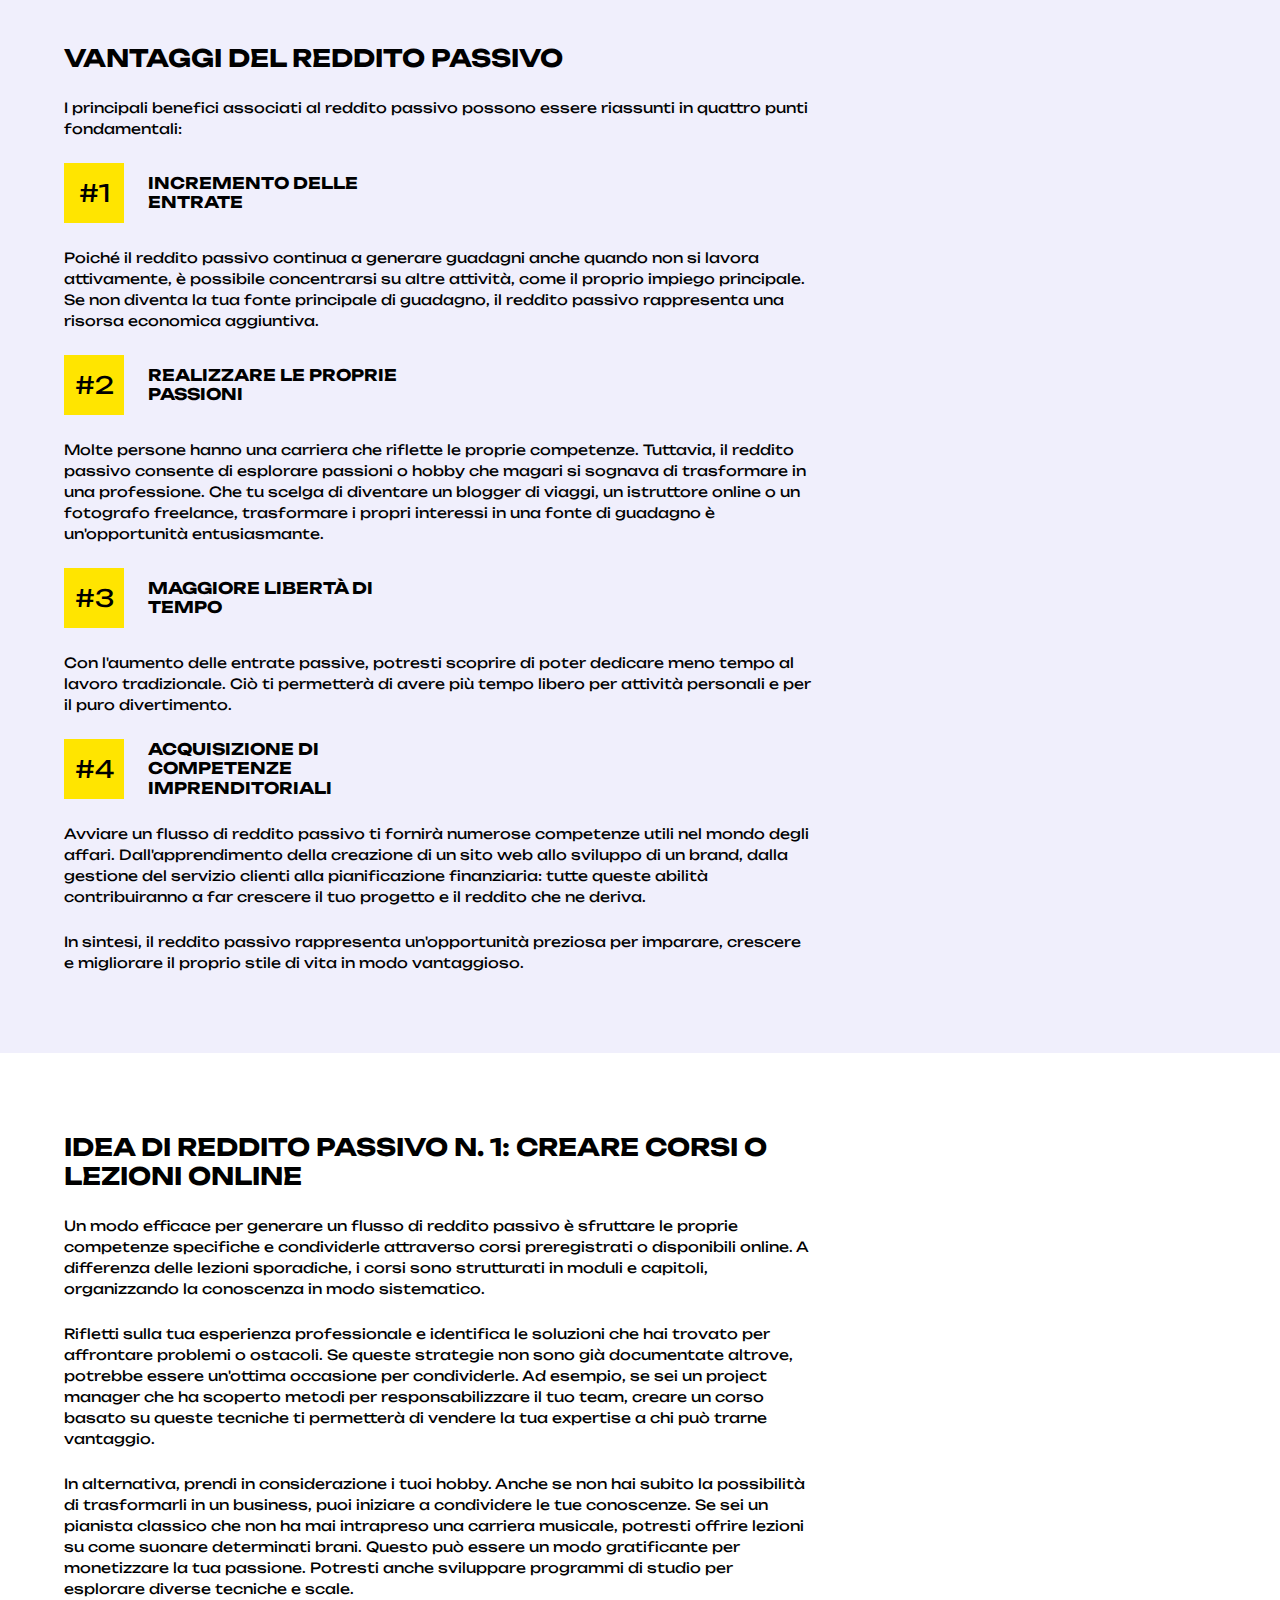
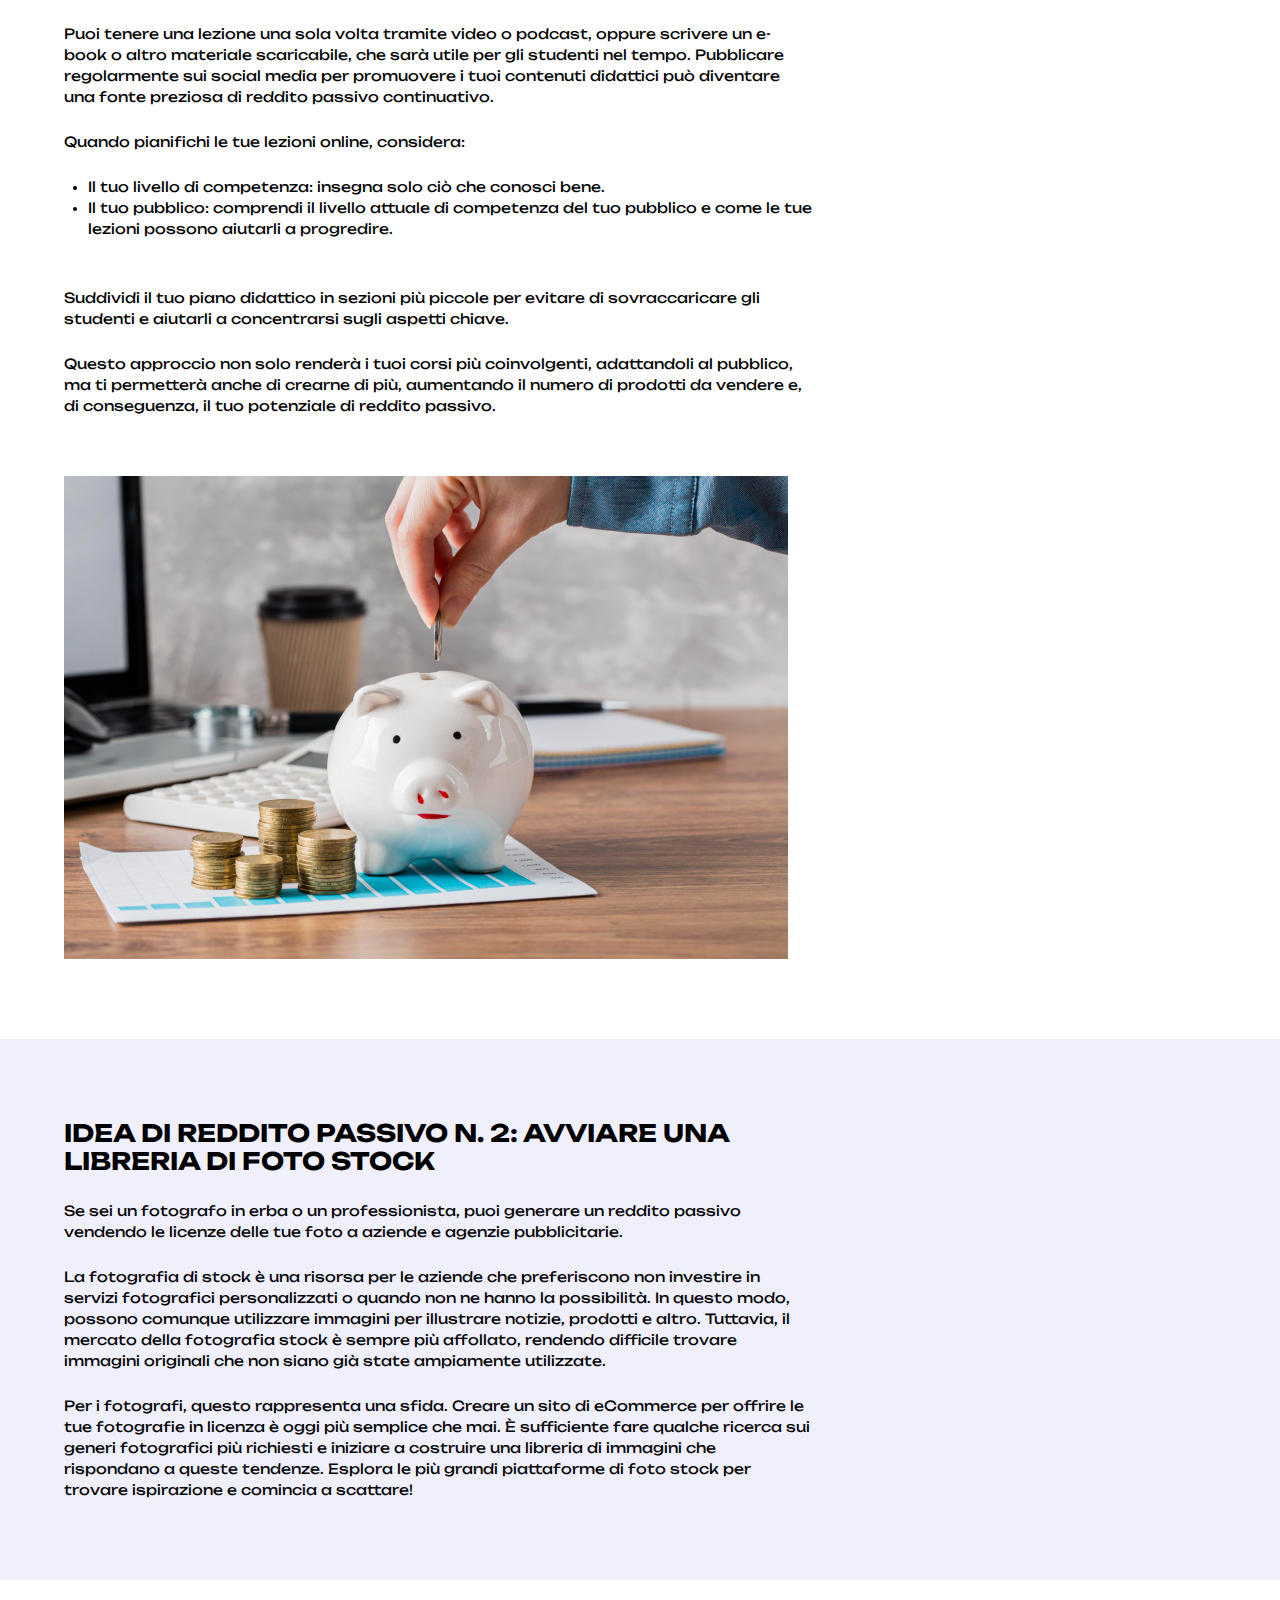
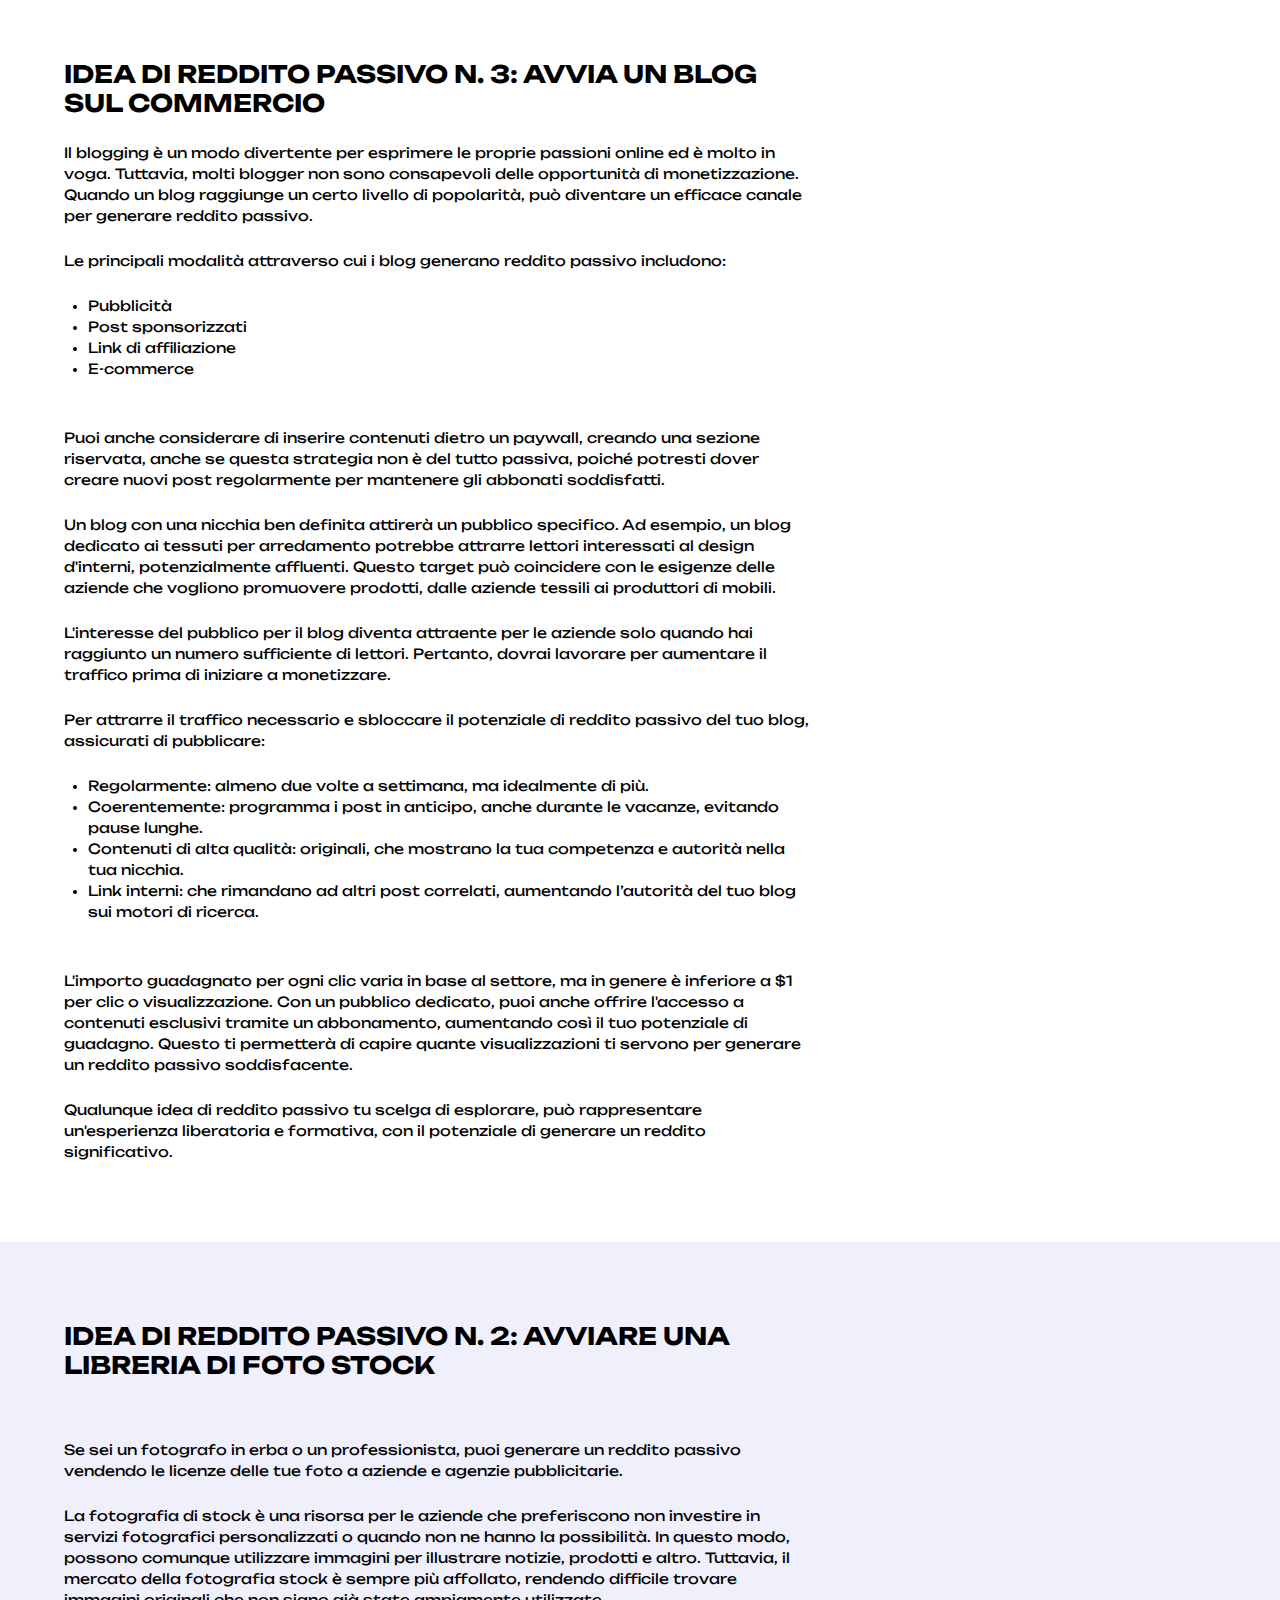
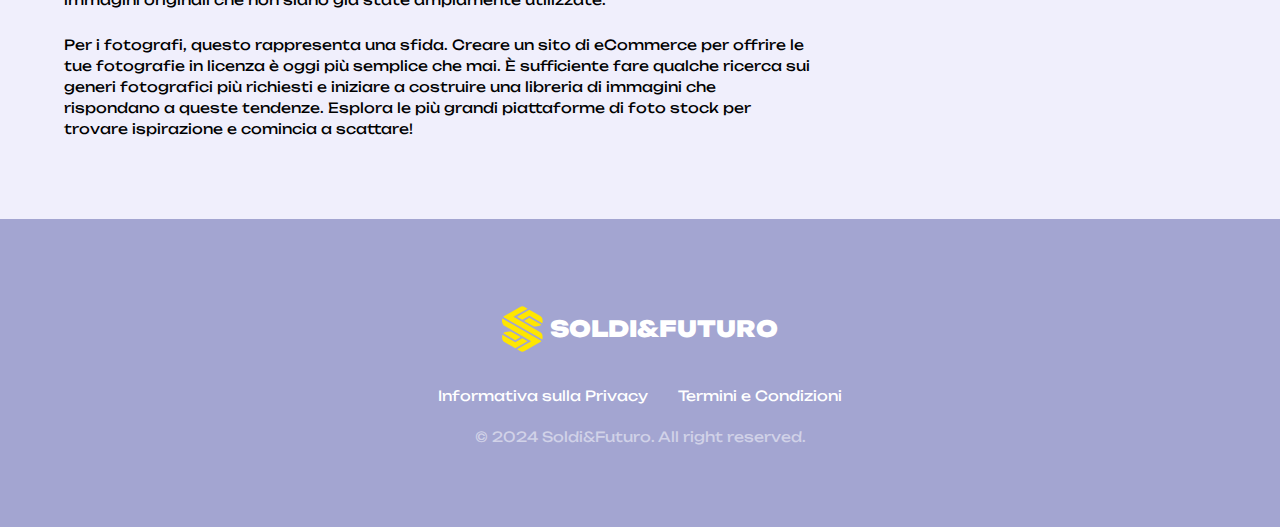
==== commit 949abcf6: "add2" ====
--- a/index.html
+++ b/index.html
@@ -48,8 +48,8 @@
         </div>
     </header>
     <main>
-        <section class="generare-entrate section-wrap">
-            <article>
+        <section class="generare-entrate section-wrap al-st">
+            <article class="art-w">
                 <div class="gap-p">
                     <p>Generare entrate senza dover lavorare costantemente, noto anche come ottenere un reddito passivo,
                         rappresenta un traguardo ambito da molti imprenditori. Tuttavia, scoprire le giuste modalità per
@@ -108,8 +108,8 @@
                 </div>
             </div>
         </section>
-        <section class="vantaggi section-wrap bg-g">
-            <article class="gap">
+        <section class="vantaggi section-wrap al-st bg-g">
+            <article class="gap art-w">
                 <h3>Vantaggi del reddito passivo</h3>
                 <p>I principali benefici associati al reddito passivo possono essere riassunti in quattro punti
                     fondamentali:</p>
@@ -148,8 +148,8 @@
                 </div>
             </article>
         </section>
-        <section class="first-idea section-wrap">
-            <article class="gap">
+        <section class="first-idea section-wrap al-st">
+            <article class="gap art-w">
                 <h3>Idea di reddito passivo n. 1: Creare corsi o lezioni online</h3>
                 <p>Un modo efficace per generare un flusso di reddito passivo è sfruttare le proprie competenze
                     specifiche e condividerle attraverso corsi preregistrati o disponibili online. A differenza delle
@@ -185,8 +185,8 @@
                 <img src="./assets/images/pork.png" alt="foto del salvadanaio" class="img-mt" />
             </article>
         </section>
-        <section class="second-idea section-wrap bg-g">
-            <article class="gap">
+        <section class="second-idea section-wrap al-st bg-g">
+            <article class="gap art-w">
                 <h3>Idea di reddito passivo n. 2: Avviare una libreria di foto stock</h3>
                 <p>Se sei un fotografo in erba o un professionista, puoi generare un reddito passivo vendendo le licenze
                     delle tue foto a aziende e agenzie pubblicitarie.</p>
@@ -202,8 +202,8 @@
                     scattare!</p>
             </article>
         </section>
-        <section class="third-idea section-wrap">
-            <article class="gap">
+        <section class="third-idea section-wrap al-st">
+            <article class="gap art-w">
                 <h3>Idea di reddito passivo n. 3: Avvia un blog sul commercio</h3>
                 <p>Il blogging è un modo divertente per esprimere le proprie passioni online ed è molto in voga.
                     Tuttavia, molti blogger non sono consapevoli delle opportunità di monetizzazione. Quando un blog
@@ -247,8 +247,8 @@
                     e formativa, con il potenziale di generare un reddito significativo.</p>
             </article>
         </section>
-        <section class="fourth-idea section-wrap bg-g">
-            <article class="gap">
+        <section class="fourth-idea section-wrap al-st bg-g">
+            <article class="gap art-w">
                 <h3>Idea di reddito passivo n. 2: Avviare una libreria di foto stock</h3>
                 <p class="img-mt">Se sei un fotografo in erba o un professionista, puoi generare un reddito passivo vendendo le licenze
                     delle tue foto a aziende e agenzie pubblicitarie.</p>
--- a/css/style.css
+++ b/css/style.css
@@ -9,9 +9,14 @@
     font-style: normal;
 }
 
-main {
-    max-width: 1200px;
+main,
+header {
+    max-width: 1440px;
     margin: 0 auto;
+}
+
+.black {
+    color: #000000 !important;
 }
 
 header {
@@ -80,11 +85,31 @@
     margin-bottom: 4px;
 }
 
+.t-h2 {
+    font-weight: 700;
+    font-size: 2rem;
+    line-height: 120%;
+    max-width: 382px;
+}
+
+.t-w h3 {
+    font-weight: 700;
+    font-size: 1rem;
+    line-height: 150%;
+    text-transform: none;
+}
+
 .wrap p {
     font-weight: 300;
     font-size: 0.875rem;
     line-height: 1.0625;
     color: #FFFFFF;
+}
+
+.t-w p {
+    font-weight: 400;
+    font-size: 18px;
+    line-height: 150%;
 }
 
 .gold {
@@ -187,7 +212,7 @@
     text-transform: uppercase;
     color: #FFFFFF;
 }
- 
+
 input[type="email"] {
     background-color: #ECECEC;
     width: 75%;
@@ -199,7 +224,7 @@
 
 input::placeholder {
     color: #000000
-  }
+}
 
 button {
     padding: 0;
@@ -222,14 +247,14 @@
     header {
         background-image: url(../assets/images/hand.png);
     }
-    
+
     nav {
         display: flex;
         justify-content: space-between;
         align-items: center;
         margin: 0 24px;
     }
-    
+
     .concetti {
         font-size: 3.75rem;
     }
@@ -241,21 +266,21 @@
         justify-content: center;
         gap: 30px;
     }
-    
+
     .g-cover {
         max-width: 268px;
         padding: 16px 20px;
     }
-    
+
     form {
         display: flex;
     }
-    
+
     .generare-entrate {
         display: flex;
-        gap: 16px;
-    }
-    
+        justify-content: space-between;
+    }
+
 }
 
 @media screen and (min-width: 68rem) {
@@ -267,7 +292,7 @@
     .hero {
         padding: 120px 64px;
     }
-        
+
     .sca {
         font-weight: 500;
         font-size: 1rem;
@@ -275,7 +300,7 @@
         color: #000000;
         padding-bottom: 20px;
     }
-    
+
     .for {
         font-weight: 300;
         font-size: 0.625rem;
@@ -284,7 +309,7 @@
         padding-top: 20px;
     }
 
-    article {
+    .art-w {
         width: 65%;
     }
 
@@ -295,6 +320,21 @@
 
     .section-wrap {
         padding: 80px 64px;
+    }
+
+    .al-st {
         text-align: start;
     }
+
+    .t-w {
+        padding: 80px 120px;
+        max-width: 1200px;
+        margin: 0 auto;
+    }
+
+    .t-h2 {
+        font-size: 3.75rem;
+        line-height: 120%;
+        max-width: 960px;
+    }
 }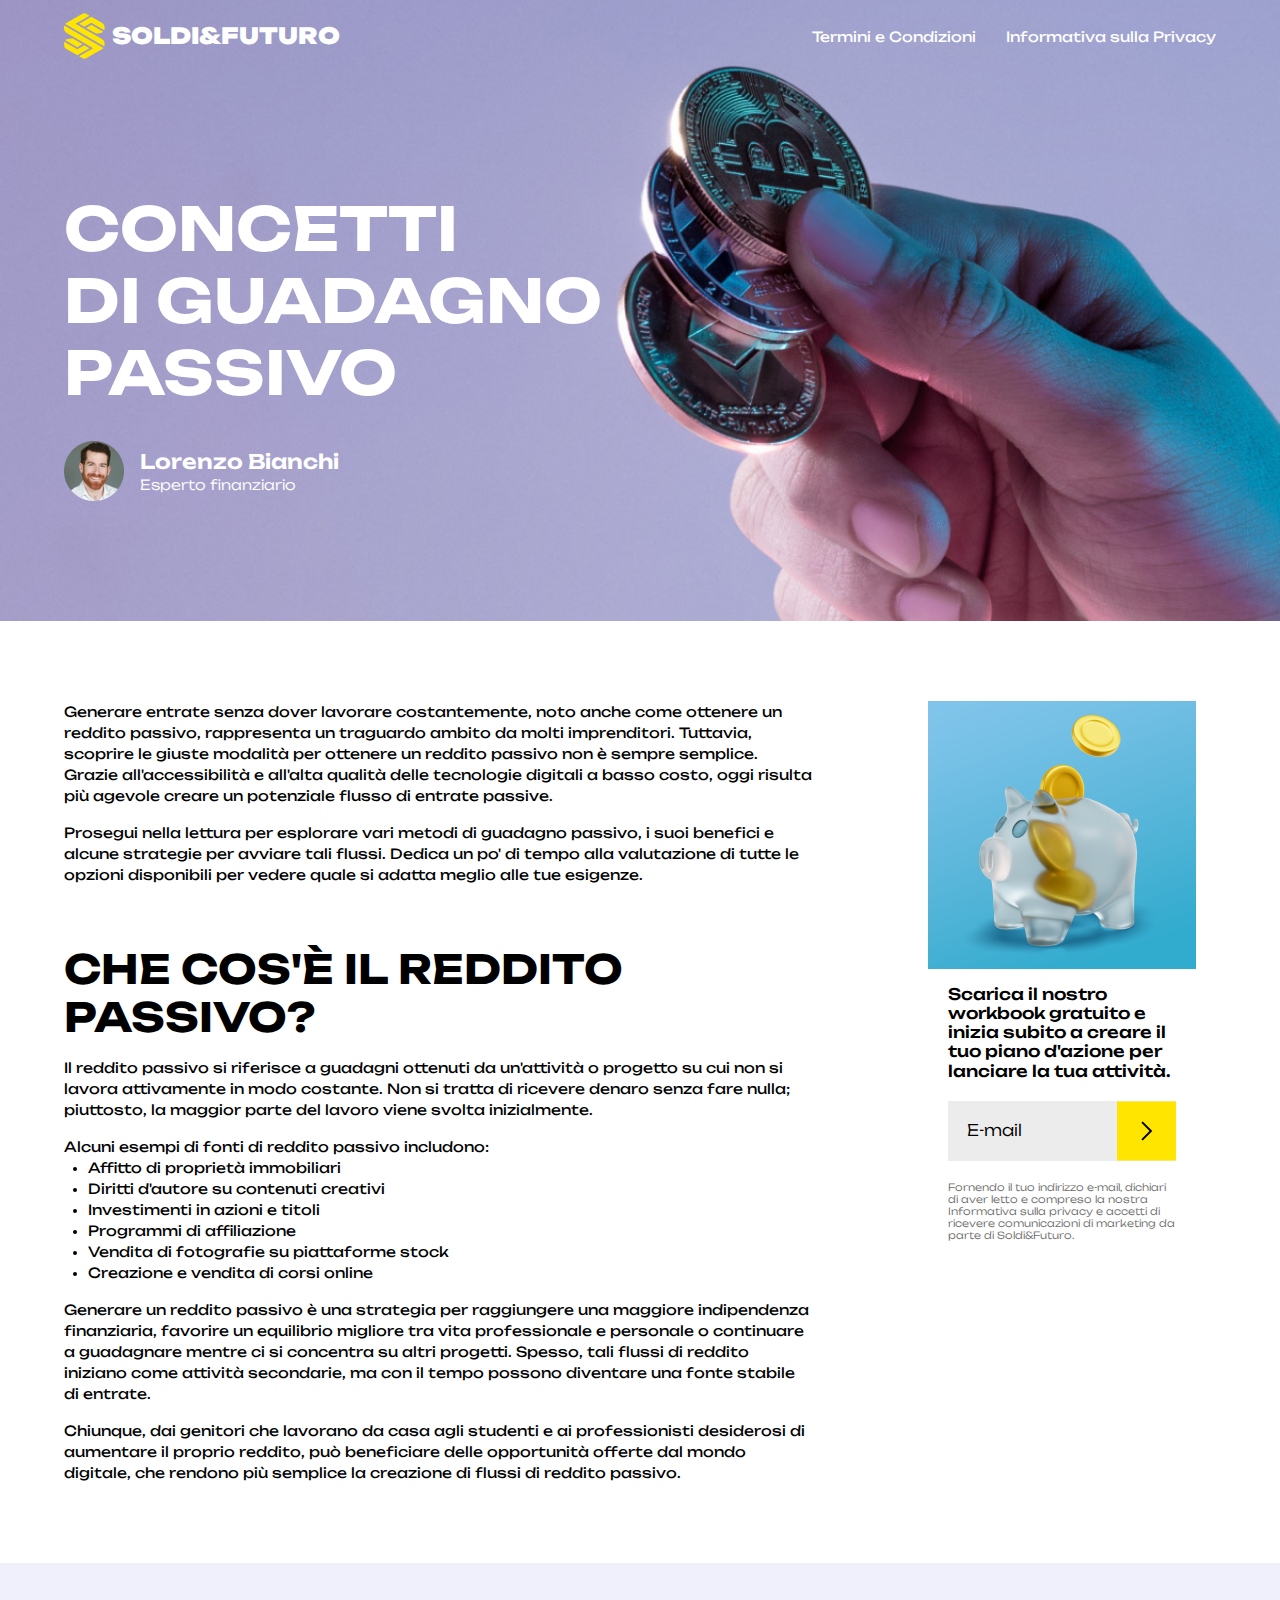
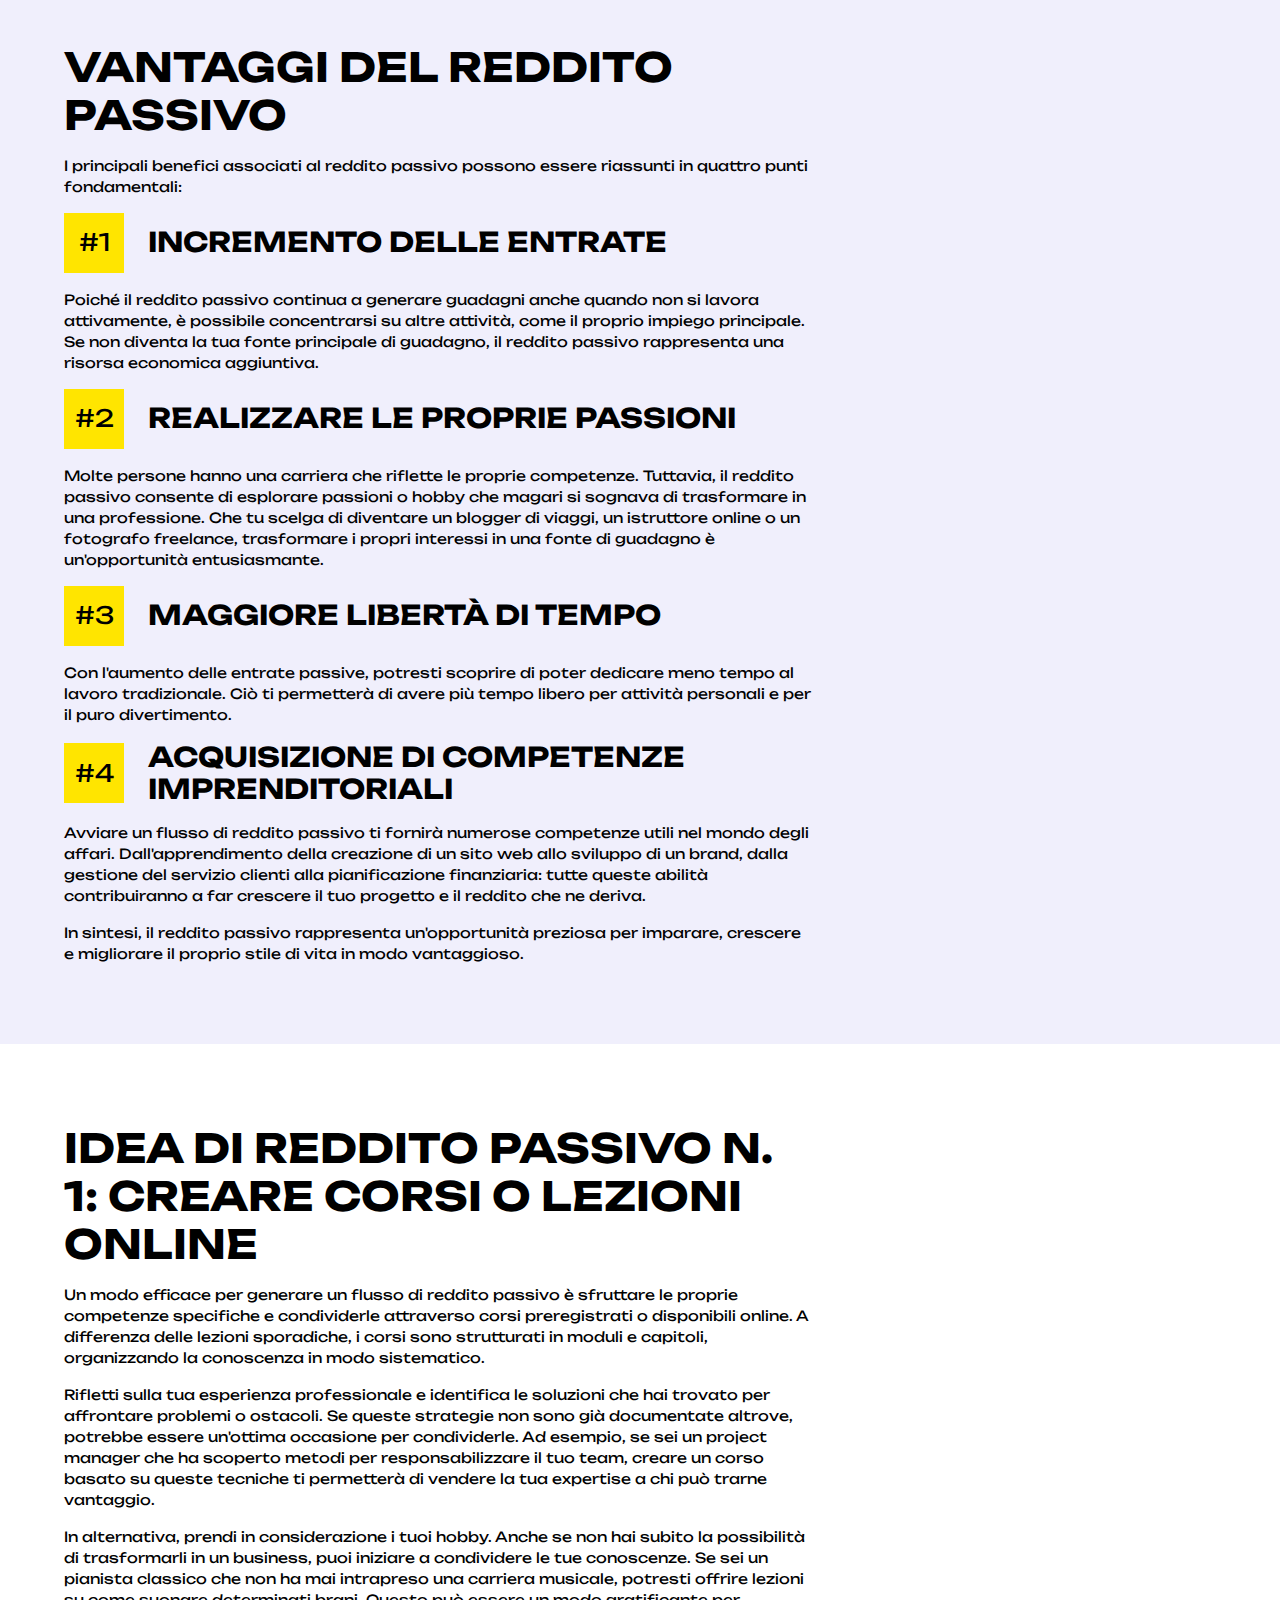
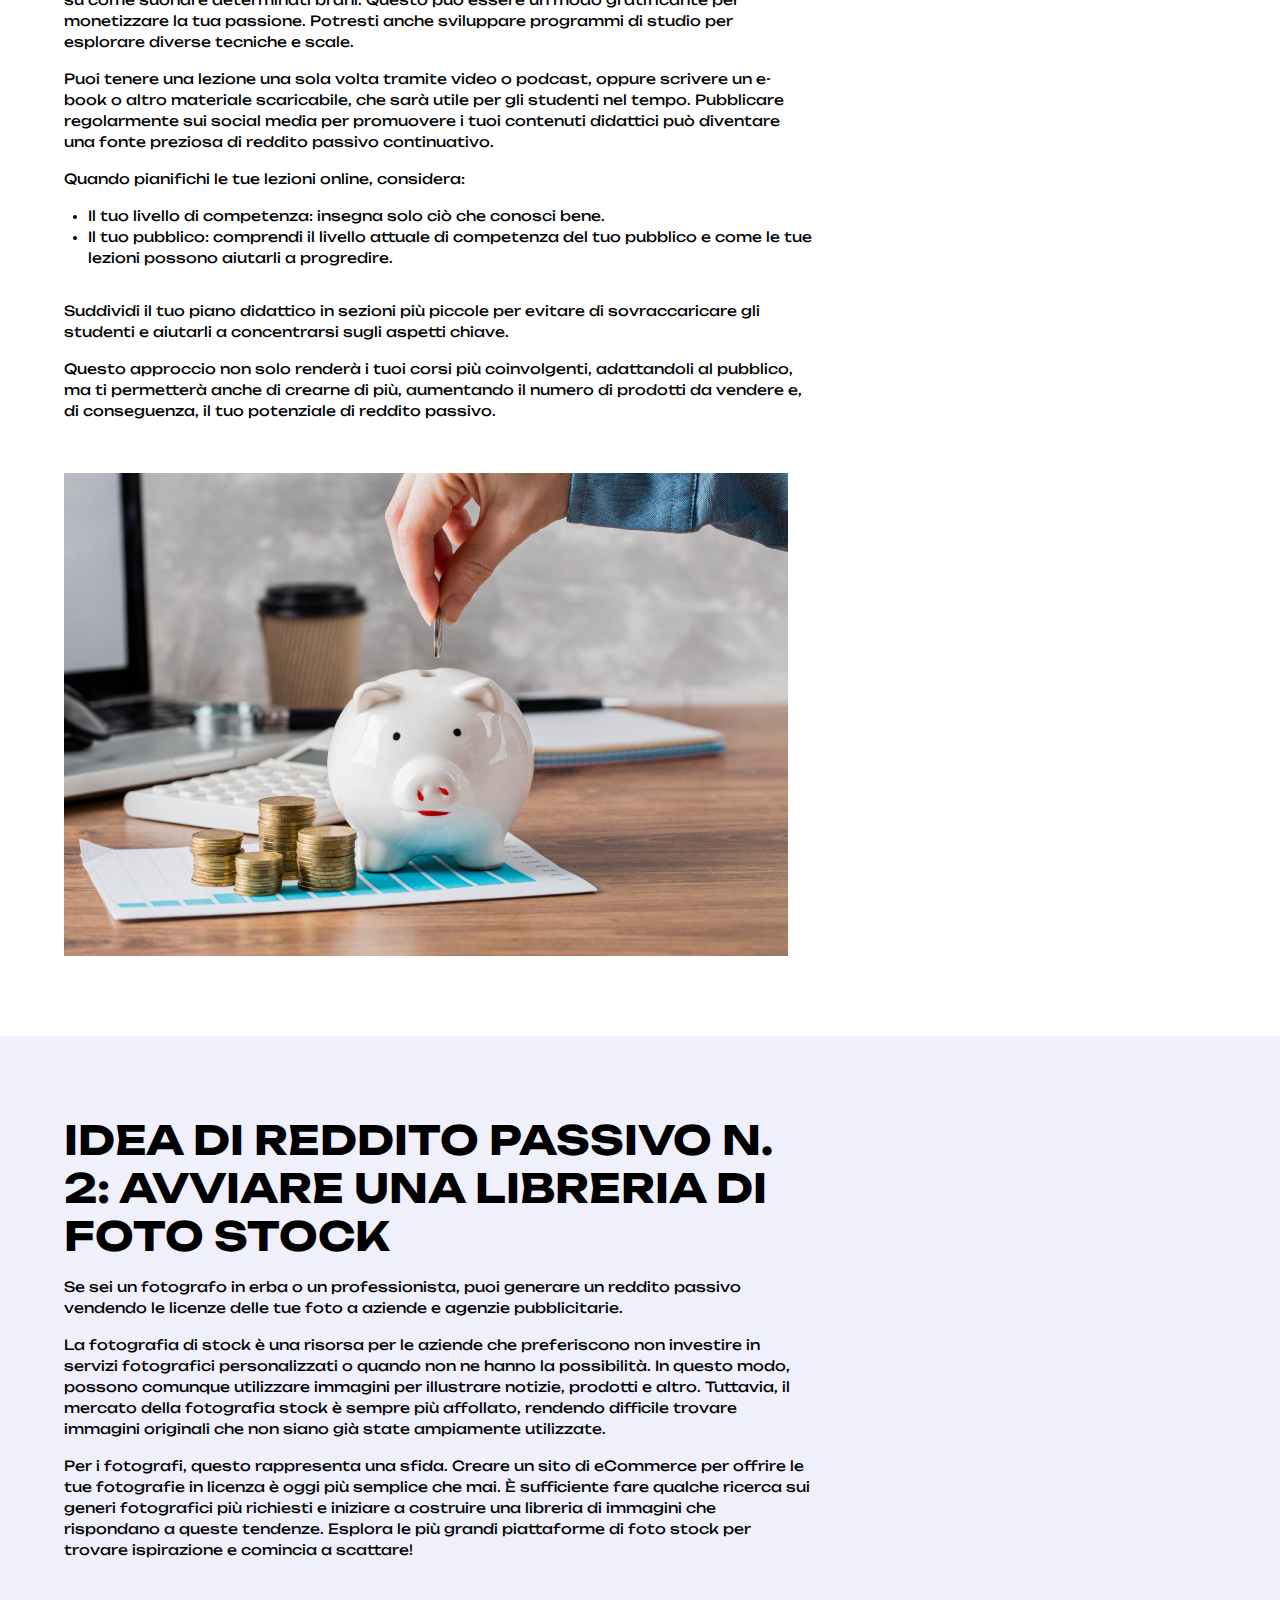
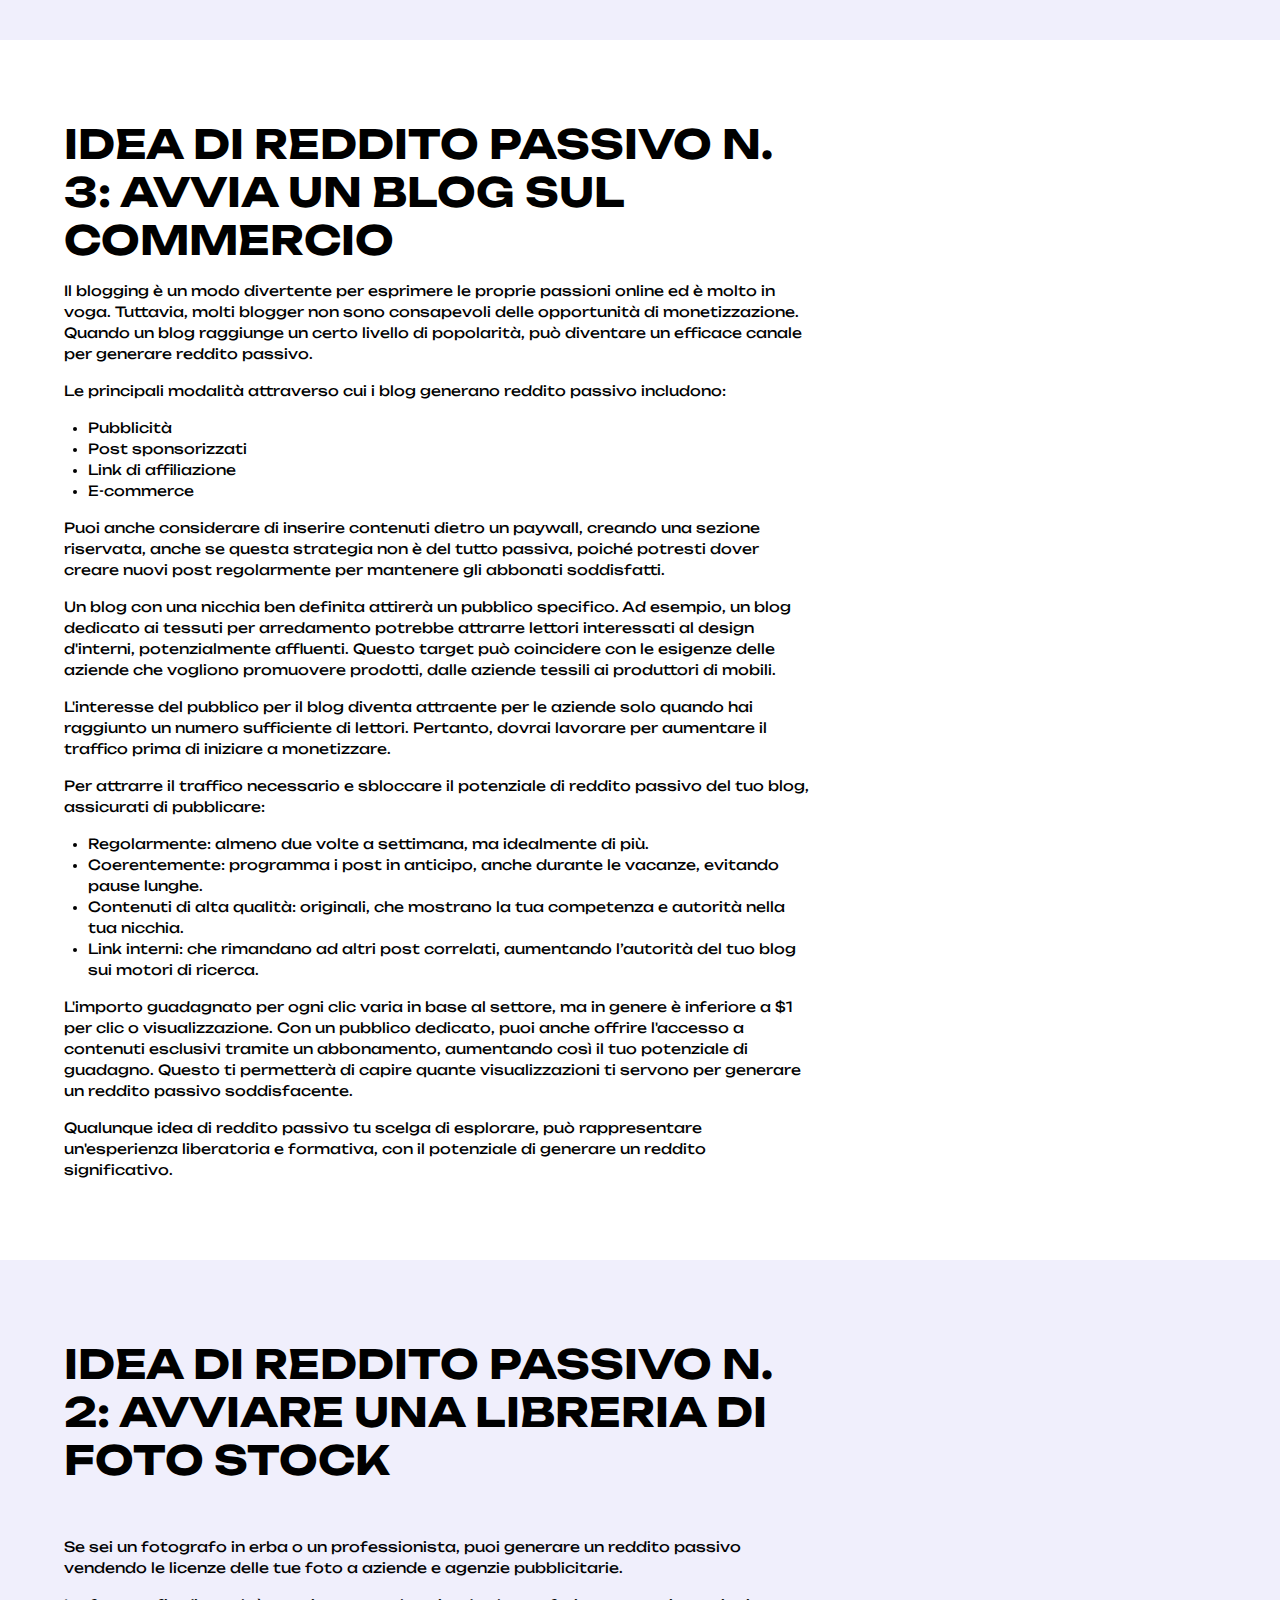
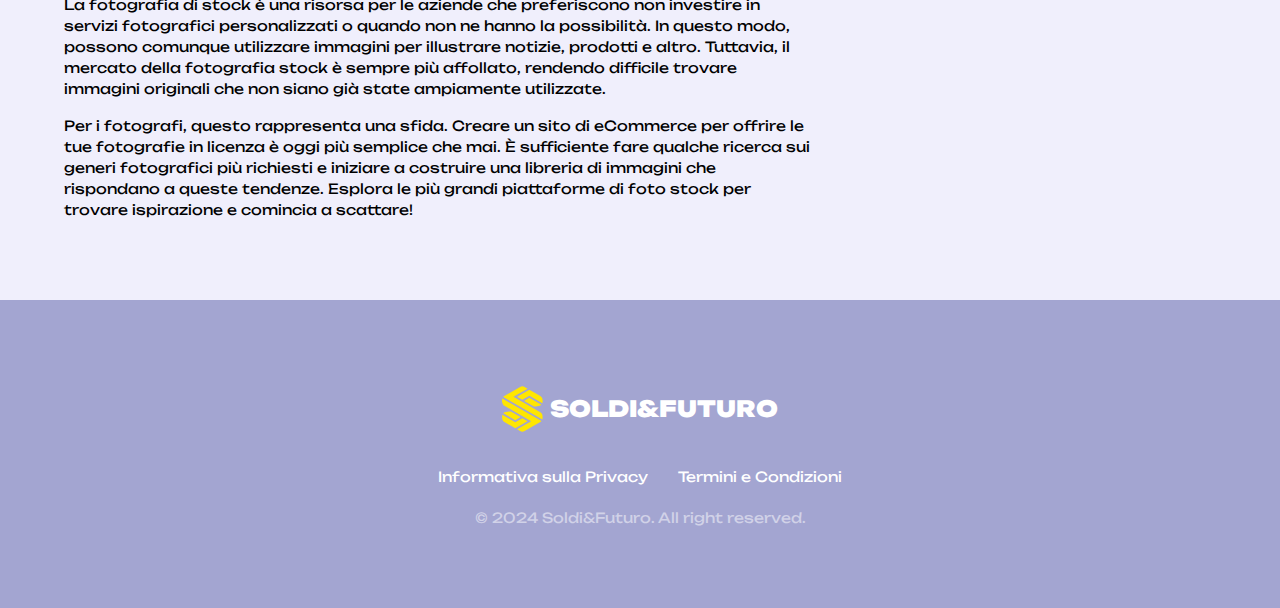
==== commit 90543288: "Fix" ====
--- a/index.html
+++ b/index.html
@@ -97,13 +97,15 @@
             <div class="gold">
                 <img src="./assets/images/gold-pork.png" alt="una foto di un salvadanaio">
                 <div class="g-cover">
-                    <p class="sca">Scarica il nostro workbook gratuito e inizia subito a creare il tuo piano d'azione per lanciare
+                    <p class="sca">Scarica il nostro workbook gratuito e inizia subito a creare il tuo piano d'azione
+                        per lanciare
                         la tua attività.</p>
-                        <form action="#" method="POST">
-                            <input type="email" name="email" placeholder="E-mail" required>
-                            <button type="submit"><img src="./assets/images/right-arrow.svg" alt="freccia destra"></button>
-                        </form>
-                    <p class="for">Fornendo il tuo indirizzo e-mail, dichiari di aver letto e compreso la nostra Informativa sulla
+                    <form method="get">
+                        <input type="email" name="email" placeholder="E-mail" required>
+                        <button type="submit"><img src="./assets/images/right-arrow.svg" alt="freccia destra"></button>
+                    </form>
+                    <p class="for">Fornendo il tuo indirizzo e-mail, dichiari di aver letto e compreso la nostra
+                        Informativa sulla
                         privacy e accetti di ricevere comunicazioni di marketing da parte di Soldi&Futuro.</p>
                 </div>
             </div>
@@ -114,14 +116,18 @@
                 <p>I principali benefici associati al reddito passivo possono essere riassunti in quattro punti
                     fondamentali:</p>
                 <div class="align-g">
-                    <div class="box"><h4 class="yellow">#1</h4></div>
+                    <div class="box">
+                        <h4 class="yellow">#1</h4>
+                    </div>
                     <h4>Incremento delle entrate</h4>
                 </div>
                 <p>Poiché il reddito passivo continua a generare guadagni anche quando non si lavora attivamente, è
                     possibile concentrarsi su altre attività, come il proprio impiego principale. Se non diventa la tua
                     fonte principale di guadagno, il reddito passivo rappresenta una risorsa economica aggiuntiva.</p>
                 <div class="align-g">
-                    <div class="box"><h4 class="yellow">#2</h4></div>
+                    <div class="box">
+                        <h4 class="yellow">#2</h4>
+                    </div>
                     <h4>Realizzare le proprie passioni</h4>
                 </div>
                 <p>Molte persone hanno una carriera che riflette le proprie competenze. Tuttavia, il reddito passivo
@@ -129,14 +135,18 @@
                     tu scelga di diventare un blogger di viaggi, un istruttore online o un fotografo freelance,
                     trasformare i propri interessi in una fonte di guadagno è un'opportunità entusiasmante.</p>
                 <div class="align-g">
-                    <div class="box"><h4 class="yellow">#3</h4></div>
+                    <div class="box">
+                        <h4 class="yellow">#3</h4>
+                    </div>
                     <h4>Maggiore libertà di tempo</h4>
                 </div>
                 <p>Con l'aumento delle entrate passive, potresti scoprire di poter dedicare meno tempo al lavoro
                     tradizionale. Ciò ti permetterà di avere più tempo libero per attività personali e per il puro
                     divertimento.</p>
                 <div class="align-g">
-                    <div class="box"><h4 class="yellow">#4</h4></div>
+                    <div class="box">
+                        <h4 class="yellow">#4</h4>
+                    </div>
                     <h4>Acquisizione di competenze imprenditoriali</h4>
                 </div>
                 <p>Avviare un flusso di reddito passivo ti fornirà numerose competenze utili nel mondo degli affari.
@@ -208,15 +218,16 @@
                 <p>Il blogging è un modo divertente per esprimere le proprie passioni online ed è molto in voga.
                     Tuttavia, molti blogger non sono consapevoli delle opportunità di monetizzazione. Quando un blog
                     raggiunge un certo livello di popolarità, può diventare un efficace canale per generare reddito
-                    passivo.</p>
-                <p>Le principali modalità attraverso cui i blog generano reddito passivo includono:
+                    passivo.
+                
+                </p>
+                <p>Le principali modalità attraverso cui i blog generano reddito passivo includono:</p>
                 <ul>
                     <li>Pubblicità</li>
                     <li>Post sponsorizzati</li>
                     <li>Link di affiliazione</li>
                     <li>E-commerce</li>
                 </ul>
-                </p>
                 <p>Puoi anche considerare di inserire contenuti dietro un paywall, creando una sezione riservata, anche
                     se questa strategia non è del tutto passiva, poiché potresti dover creare nuovi post regolarmente
                     per mantenere gli abbonati soddisfatti.</p>
@@ -228,7 +239,7 @@
                     numero sufficiente di lettori. Pertanto, dovrai lavorare per aumentare il traffico prima di iniziare
                     a monetizzare.</p>
                 <p>Per attrarre il traffico necessario e sbloccare il potenziale di reddito passivo del tuo blog,
-                    assicurati di pubblicare:
+                    assicurati di pubblicare:</p>
                 <ul>
                     <li>Regolarmente: almeno due volte a settimana, ma idealmente di più.</li>
                     <li>Coerentemente: programma i post in anticipo, anche durante le vacanze, evitando pause lunghe.
@@ -238,7 +249,7 @@
                     <li>Link interni: che rimandano ad altri post correlati, aumentando l’autorità del tuo blog sui
                         motori di ricerca.</li>
                 </ul>
-                </p>
+                
                 <p>L'importo guadagnato per ogni clic varia in base al settore, ma in genere è inferiore a $1 per clic o
                     visualizzazione. Con un pubblico dedicato, puoi anche offrire l'accesso a contenuti esclusivi
                     tramite un abbonamento, aumentando così il tuo potenziale di guadagno. Questo ti permetterà di
@@ -250,7 +261,8 @@
         <section class="fourth-idea section-wrap al-st bg-g">
             <article class="gap art-w">
                 <h3>Idea di reddito passivo n. 2: Avviare una libreria di foto stock</h3>
-                <p class="img-mt">Se sei un fotografo in erba o un professionista, puoi generare un reddito passivo vendendo le licenze
+                <p class="img-mt">Se sei un fotografo in erba o un professionista, puoi generare un reddito passivo
+                    vendendo le licenze
                     delle tue foto a aziende e agenzie pubblicitarie.</p>
                 <p>La fotografia di stock è una risorsa per le aziende che preferiscono non investire in servizi
                     fotografici personalizzati o quando non ne hanno la possibilità. In questo modo, possono comunque
--- a/css/style.css
+++ b/css/style.css
@@ -13,6 +13,11 @@
 header {
     max-width: 1440px;
     margin: 0 auto;
+}
+
+a:hover,
+button:hover {
+    opacity: 0.7;
 }
 
 .black {
@@ -124,7 +129,7 @@
     display: flex;
     flex-direction: column;
     align-items: flex-start;
-    gap: 24px;
+    gap: 16px;
     margin-bottom: 60px;
 }
 
@@ -132,7 +137,7 @@
     display: flex;
     flex-direction: column;
     align-items: flex-start;
-    gap: 24px;
+    gap: 16px;
     align-items: flex-start;
 }
 
@@ -334,7 +339,15 @@
 
     .t-h2 {
         font-size: 3.75rem;
-        line-height: 120%;
         max-width: 960px;
     }
+
+    h3 {
+        font-size: 2.5rem;
+    }
+
+    h4 {
+        max-width: 724px;
+        font-size: 1.7rem;
+    }
 }